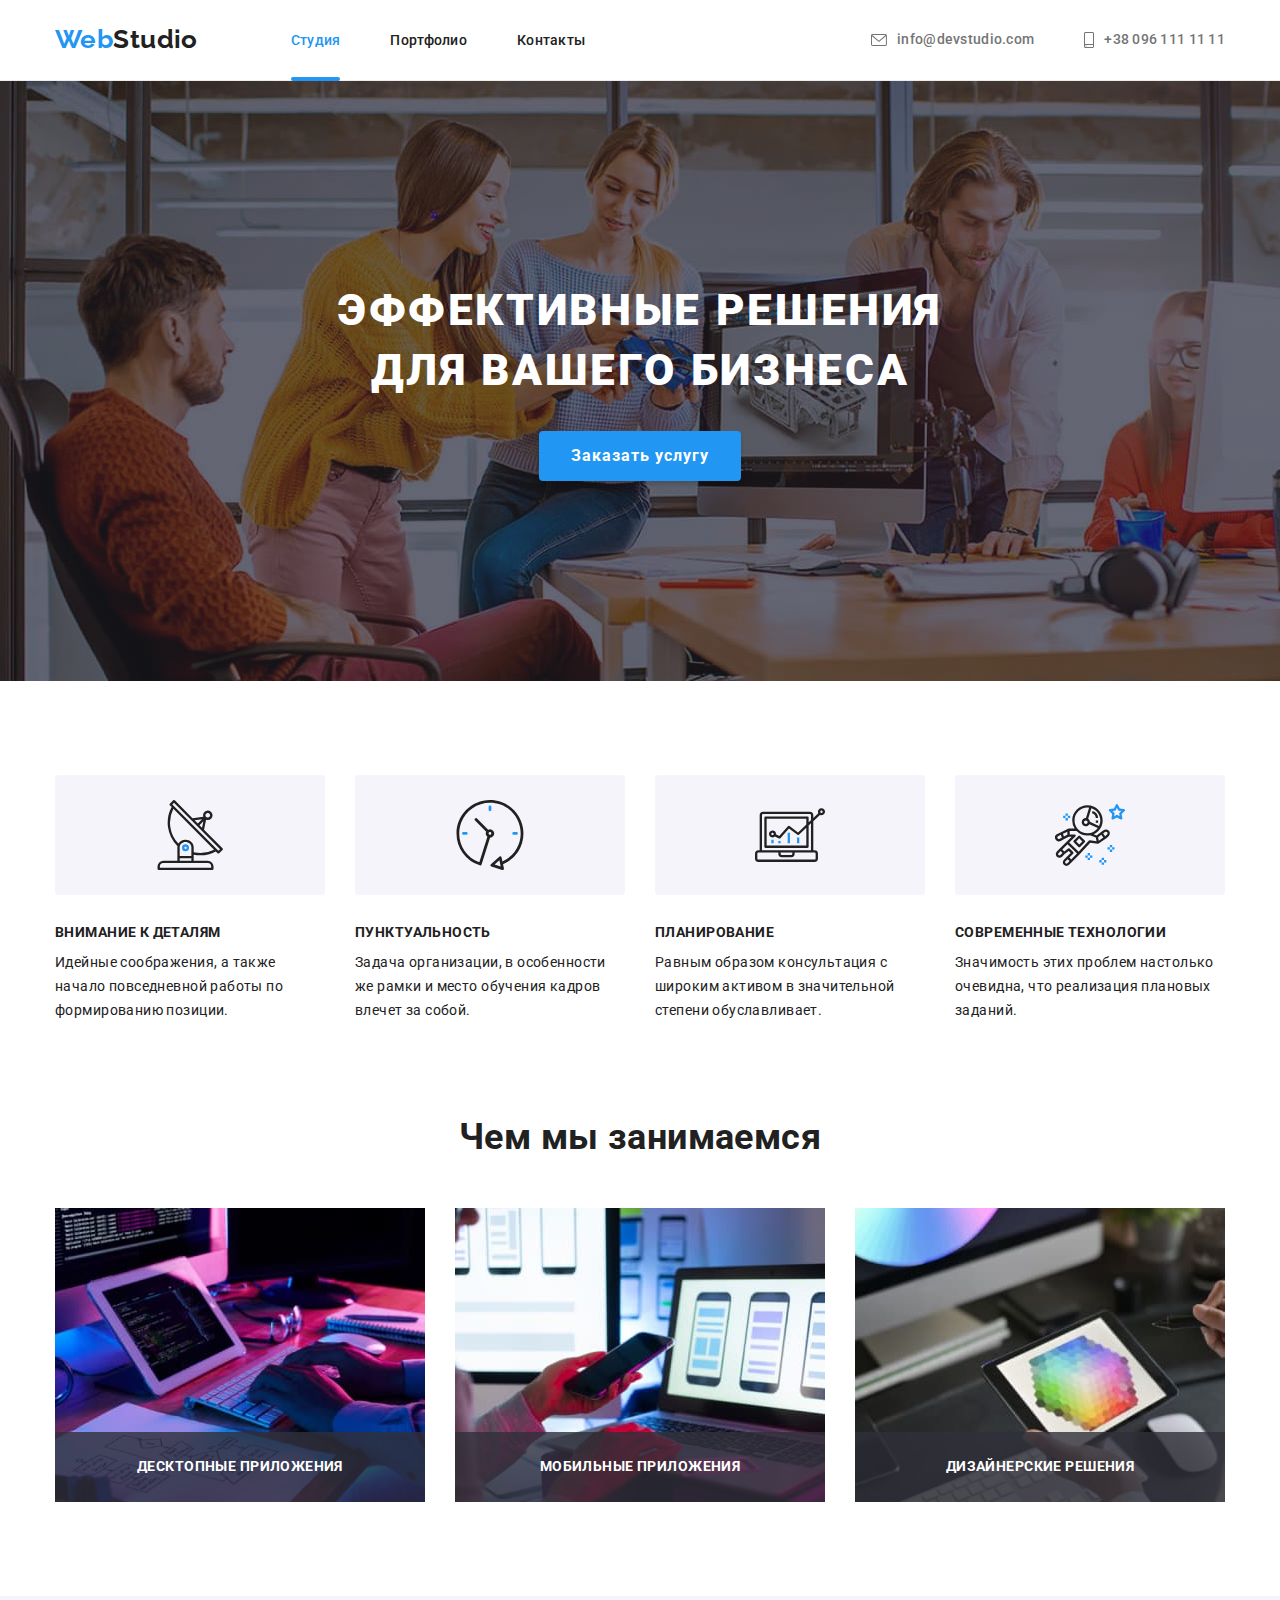
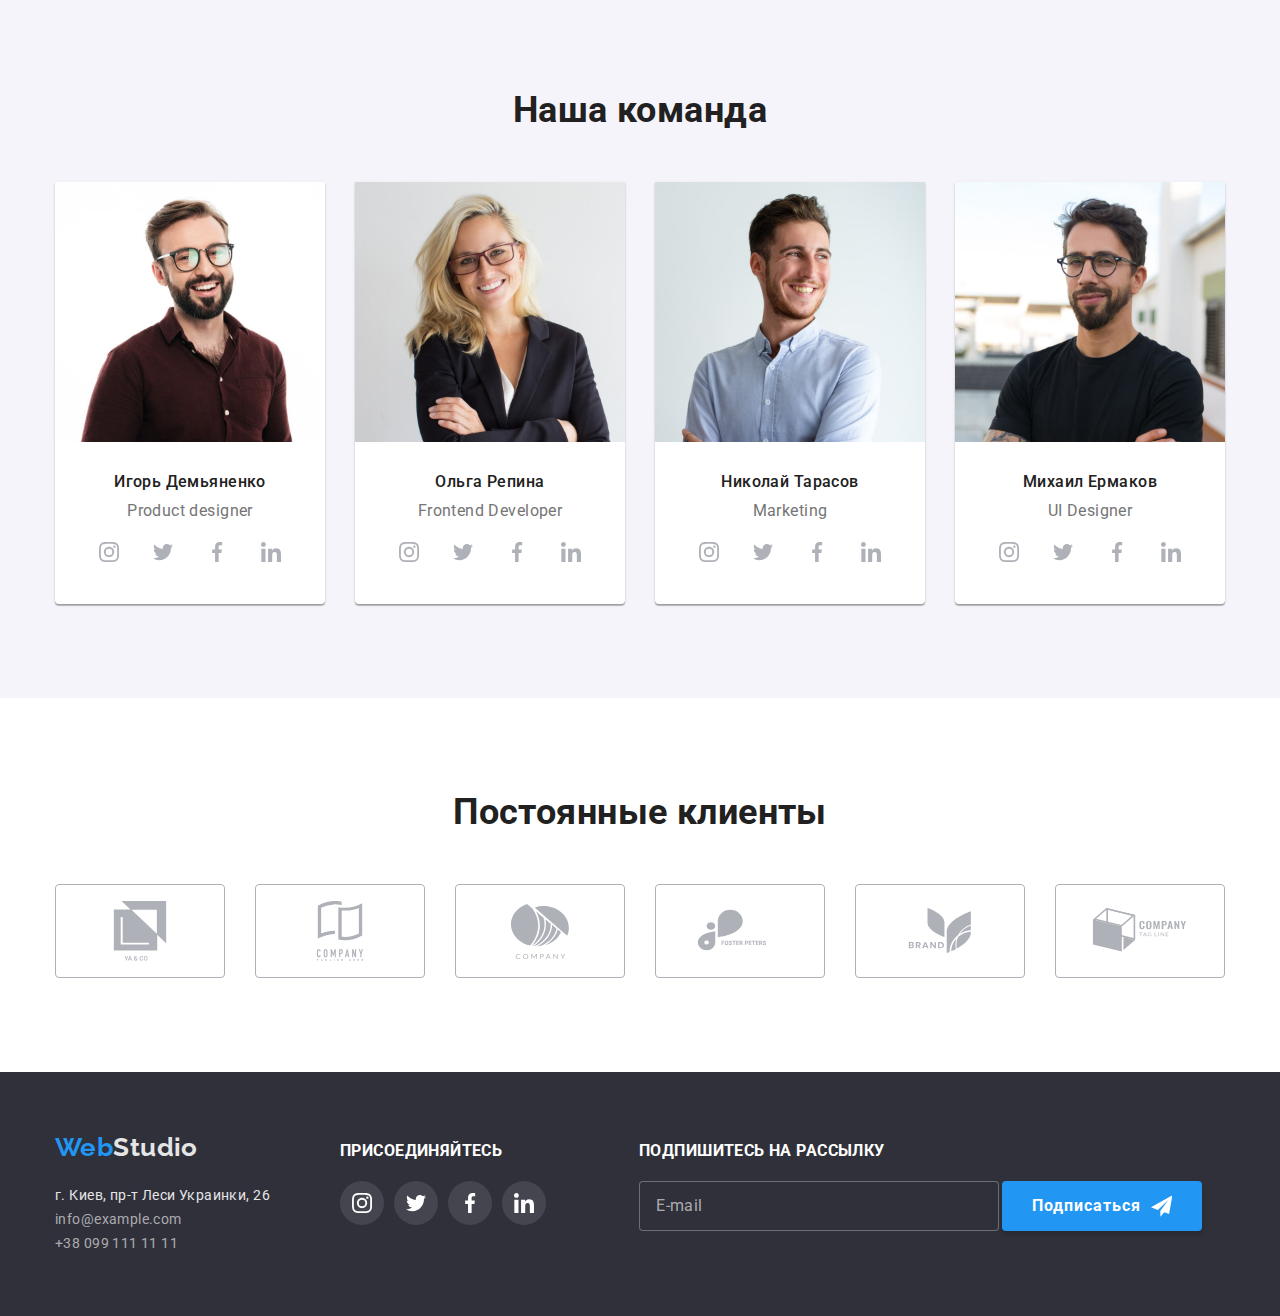
==== index.html @ e0c70cd6 "clone last repo" ====
<!DOCTYPE html>
<html lang="ru">
  <head>
    <meta charset="UTF-8" />
    <meta http-equiv="X-UA-Compatible" content="IE=edge" />
    <meta name="viewport" content="width=device-width, initial-scale=1.0" />
    <link rel="preconnect" href="https://fonts.googleapis.com" />
    <link rel="preconnect" href="https://fonts.gstatic.com" crossorigin />
    <link
      href="https://fonts.googleapis.com/css2?family=Raleway:wght@700&family=Roboto:wght@400;500;700;900&display=swap"
      rel="stylesheet"
    />
    <link
      rel="stylesheet"
      href="https://cdnjs.cloudflare.com/ajax/libs/modern-normalize/1.1.0/modern-normalize.min.css"
    />
    <link href="./css/styles.css" rel="stylesheet" />
    <title>WebStudio</title>
    <script src="./js/modal.js" defer></script>
  </head>
  <body>
    <!-- Header -->

    <header class="pages-header">
      <div class="container top-nav">
        <a href="./index.html" class="company-logo"
          ><span class="blue-logo">Web</span>Studio</a
        >
        <nav class="top-nav">
          <ul class="nav-site">
            <li class="item">
              <a class="current" href="./index.html">Студия</a>
            </li>
            <li class="item"><a href="./portfolio.html">Портфолио</a></li>
            <li class="item"><a href="">Контакты</a></li>
          </ul>
        </nav>
        <ul class="nav-contacts">
          <li>
            <a class="nav-contact" href="mailto:info@devstudio.com">
              <svg class="nav-icon" width="16" height="12">
                <use href="./images/symbol-defs.svg#icon-envelope"></use>
              </svg>
              info@devstudio.com</a
            >
          </li>
          <li>
            <a class="nav-contact" href="tel:+380961111111"
              ><svg class="nav-icon" width="10" height="16">
                <use href="./images/symbol-defs.svg#icon-smartphone"></use>
              </svg>
              +38 096 111 11 11</a
            >
          </li>
        </ul>
      </div>
    </header>

    <!-- Main -->

    <main>
      <!-- Main-header -->

      <section class="main-header">
        <div class="container">
          <h1>
            Эффективные решения <br />
            для вашего бизнеса
          </h1>
          <button data-modal-open type="button">Заказать услугу</button>
        </div>
      </section>

      <!-- Why us -->

      <section class="section">
        <div class="container">
          <ul class="features-list">
            <li>
              <div class="feature-picture">
                <svg class="picture-icon" width="70" height="70">
                  <use href="./images/symbol-defs.svg#icon-antenna"></use>
                </svg>
              </div>
              <h3>Внимание к деталям</h3>
              <p>
                Идейные соображения, а также начало повседневной работы по
                формированию позиции.
              </p>
            </li>
            <li>
              <div class="feature-picture">
                <svg class="picture-icon" width="70" height="70">
                  <use href="./images/symbol-defs.svg#icon-clock"></use>
                </svg>
              </div>
              <h3>Пунктуальность</h3>
              <p>
                Задача организации, в особенности же рамки и место обучения
                кадров влечет за собой.
              </p>
            </li>
            <li>
              <div class="feature-picture">
                <svg class="picture-icon" width="70" height="70">
                  <use href="./images/symbol-defs.svg#icon-diagram"></use>
                </svg>
              </div>
              <h3>Планирование</h3>
              <p>
                Равным образом консультация с широким активом в значительной
                степени обуславливает.
              </p>
            </li>
            <li>
              <div class="feature-picture">
                <svg class="picture-icon" width="70" height="70">
                  <use href="./images/symbol-defs.svg#icon-astronaut"></use>
                </svg>
              </div>
              <h3>Современные технологии</h3>
              <p>
                Значимость этих проблем настолько очевидна, что реализация
                плановых заданий.
              </p>
            </li>
          </ul>
        </div>
      </section>

      <!--What work we do-->

      <section class="activities">
        <div class="container">
          <h2>Чем мы занимаемся</h2>
          <ul class="activities-photos">
            <li>
              <img src="./images/laptop.jpg" alt="desktop" width="370" />
              <h3 class="activities-header">Десктопные приложения</h3>
            </li>
            <li>
              <img src="./images/phone.jpg" alt="mobile" width="370" />
              <h3 class="activities-header">Мобильные приложения</h3>
            </li>
            <li>
              <img src="./images/tablet.jpg" alt="tablet" width="370" />
              <h3 class="activities-header">Дизайнерские решения</h3>
            </li>
          </ul>
        </div>
      </section>

      <!--Our Team-->

      <section class="section team">
        <div class="container">
          <h2>Наша команда</h2>
          <div class="team-cards">
            <figure>
              <img src="./images/ihor.jpg" alt="Ihor" width="270" />
              <figcaption>
                <h3>Игорь Демьяненко</h3>
                <p>Product designer</p>
                <ul class="social-links">
                  <li class="social-link">
                    <a class="link-icon" href="">
                      <svg class="social-icons" width="20" height="20">
                        <use
                          href="./images/symbol-defs.svg#icon-instagram"
                        ></use>
                      </svg>
                    </a>
                  </li>
                  <li class="social-link">
                    <a class="link-icon" href="">
                      <svg class="social-icons" width="20" height="20">
                        <use href="./images/symbol-defs.svg#icon-twitter"></use>
                      </svg>
                    </a>
                  </li>
                  <li class="social-link">
                    <a class="link-icon" href="">
                      <svg class="social-icons" width="20" height="20">
                        <use
                          href="./images/symbol-defs.svg#icon-facebook"
                        ></use>
                      </svg>
                    </a>
                  </li>
                  <li class="social-link">
                    <a class="link-icon" href="">
                      <svg class="social-icons" width="20" height="20">
                        <use
                          href="./images/symbol-defs.svg#icon-linkedin"
                        ></use>
                      </svg>
                    </a>
                  </li>
                </ul>
              </figcaption>
            </figure>
            <figure>
              <img src="./images/olga.jpg" alt="Olga" width="270" />
              <figcaption>
                <h3>Ольга Репина</h3>
                <p>Frontend Developer</p>
                <ul class="social-links">
                  <li class="social-link">
                    <a class="link-icon" href="">
                      <svg class="social-icons" width="20" height="20">
                        <use
                          href="./images/symbol-defs.svg#icon-instagram"
                        ></use>
                      </svg>
                    </a>
                  </li>
                  <li class="social-link">
                    <a class="link-icon" href="">
                      <svg class="social-icons" width="20" height="20">
                        <use href="./images/symbol-defs.svg#icon-twitter"></use>
                      </svg>
                    </a>
                  </li>
                  <li class="social-link">
                    <a class="link-icon" href="">
                      <svg class="social-icons" width="20" height="20">
                        <use
                          href="./images/symbol-defs.svg#icon-facebook"
                        ></use>
                      </svg>
                    </a>
                  </li>
                  <li class="social-link">
                    <a class="link-icon" href="">
                      <svg class="social-icons" width="20" height="20">
                        <use
                          href="./images/symbol-defs.svg#icon-linkedin"
                        ></use>
                      </svg>
                    </a>
                  </li>
                </ul>
              </figcaption>
            </figure>
            <figure>
              <img src="./images/niko.jpg" alt="Niko" width="270" />
              <figcaption>
                <h3>Николай Тарасов</h3>
                <p>Marketing</p>
                <ul class="social-links">
                  <li class="social-link">
                    <a class="link-icon" href="">
                      <svg class="social-icons" width="20" height="20">
                        <use
                          href="./images/symbol-defs.svg#icon-instagram"
                        ></use>
                      </svg>
                    </a>
                  </li>
                  <li class="social-link">
                    <a class="link-icon" href="">
                      <svg class="social-icons" width="20" height="20">
                        <use href="./images/symbol-defs.svg#icon-twitter"></use>
                      </svg>
                    </a>
                  </li>
                  <li class="social-link">
                    <a class="link-icon" href="">
                      <svg class="social-icons" width="20" height="20">
                        <use
                          href="./images/symbol-defs.svg#icon-facebook"
                        ></use>
                      </svg>
                    </a>
                  </li>
                  <li class="social-link">
                    <a class="link-icon" href="">
                      <svg class="social-icons" width="20" height="20">
                        <use
                          href="./images/symbol-defs.svg#icon-linkedin"
                        ></use>
                      </svg>
                    </a>
                  </li>
                </ul>
              </figcaption>
            </figure>
            <figure>
              <img src="./images/michael.jpg" alt="Michael" width="270" />
              <figcaption>
                <h3>Михаил Ермаков</h3>
                <p>UI Designer</p>
                <ul class="social-links">
                  <li class="social-link">
                    <a class="link-icon" href="">
                      <svg class="social-icons" width="20" height="20">
                        <use
                          href="./images/symbol-defs.svg#icon-instagram"
                        ></use>
                      </svg>
                    </a>
                  </li>
                  <li class="social-link">
                    <a class="link-icon" href="">
                      <svg class="social-icons" width="20" height="20">
                        <use href="./images/symbol-defs.svg#icon-twitter"></use>
                      </svg>
                    </a>
                  </li>
                  <li class="social-link">
                    <a class="link-icon" href="">
                      <svg class="social-icons" width="20" height="20">
                        <use
                          href="./images/symbol-defs.svg#icon-facebook"
                        ></use>
                      </svg>
                    </a>
                  </li>
                  <li class="social-link">
                    <a class="link-icon" href="">
                      <svg class="social-icons" width="20" height="20">
                        <use
                          href="./images/symbol-defs.svg#icon-linkedin"
                        ></use>
                      </svg>
                    </a>
                  </li>
                </ul>
              </figcaption>
            </figure>
          </div>
        </div>
      </section>

      <!-- clients -->

      <section class="section clients">
        <div class="container">
          <h2>Постоянные клиенты</h2>
          <ul class="clients-links">
            <li>
              <a href="#" class="client-link">
                <svg class="client-icon" width="106" height="60">
                  <use href="./images/symbol-defs.svg#icon-company1"></use>
                </svg>
              </a>
            </li>
            <li>
              <a href="#" class="client-link">
                <svg class="client-icon" width="106" height="60">
                  <use href="./images/symbol-defs.svg#icon-company2"></use>
                </svg>
              </a>
            </li>
            <li>
              <a href="#" class="client-link">
                <svg class="client-icon" width="106" height="60">
                  <use href="./images/symbol-defs.svg#icon-company3"></use>
                </svg>
              </a>
            </li>
            <li>
              <a href="#" class="client-link">
                <svg class="client-icon" width="106" height="60">
                  <use href="./images/symbol-defs.svg#icon-company4"></use>
                </svg>
              </a>
            </li>
            <li>
              <a href="#" class="client-link">
                <svg class="client-icon" width="106" height="60">
                  <use href="./images/symbol-defs.svg#icon-company5"></use>
                </svg>
              </a>
            </li>
            <li>
              <a href="#" class="client-link">
                <svg class="client-icon" width="106" height="60">
                  <use href="./images/symbol-defs.svg#icon-company6"></use>
                </svg>
              </a>
            </li>
          </ul>
        </div>
      </section>
    </main>

    <!-- Footer -->

    <footer class="pages-footer">
      <div class="container footer">
        <div class="footer-contacts">
          <a href="./index.html" class="footer-logo"
            ><span class="blue-logo">Web</span>Studio</a
          >
          <address class="company-address">
            <ul>
              <li class="location-address">
                <a
                  href="https://bit.ly/3pXMvUd"
                  target="_blank"
                  rel="noopener noreferrer"
                  >г. Киев, пр-т Леси Украинки, 26</a
                >
              </li>
              <li class="mail-address">
                <a class="link" href="mailto:info@devstudio.com"
                  >info@example.com</a
                >
              </li>
              <li class="tel-address">
                <a href="tel:+380961111111">+38 099 111 11 11</a>
              </li>
            </ul>
          </address>
        </div>
        <div class="footer-social">
          <h3 class="uppercase-header social-header">Присоединяйтесь</h3>
          <ul class="footer-links">
            <li class="social-link">
              <a class="link-footer link-icon" href="">
                <svg class="social-icons" width="20" height="20">
                  <use href="./images/symbol-defs.svg#icon-instagram"></use>
                </svg>
              </a>
            </li>

            <li class="social-link">
              <a class="link-footer link-icon" href="">
                <svg class="social-icons" width="20" height="20">
                  <use href="./images/symbol-defs.svg#icon-twitter"></use>
                </svg>
              </a>
            </li>

            <li class="social-link">
              <a class="link-footer link-icon" href="">
                <svg class="social-icons" width="20" height="20">
                  <use href="./images/symbol-defs.svg#icon-facebook"></use>
                </svg>
              </a>
            </li>

            <li class="social-link">
              <a class="link-footer link-icon" href="">
                <svg class="social-icons" width="20" height="20">
                  <use href="./images/symbol-defs.svg#icon-linkedin"></use>
                </svg>
              </a>
            </li>
          </ul>
        </div>
        <div class="subscribe">
          <h3>Подпишитесь на рассылку</h3>
          <form class="subscribe-form">
            <label>
              <input
                class="email-subscribe"
                type="email"
                name="email-subscribe"
                placeholder="E-mail"
              />
            </label>

            <button type="submit" class="subscribe-submit">
              Подписаться
              <svg width="24" height="24">
                <use href="./images/symbol-defs.svg#icon-send"></use>
              </svg>
            </button>
          </form>
        </div>
      </div>
    </footer>

    <!-- Modal window -->

    <div data-modal class="backdrop is-hidden">
      <div class="modal">
        <button data-modal-close class="icon-close" type="button">
          <svg width="11" height="11">
            <use href="./images/symbol-defs.svg#icon-close"></use>
          </svg>
        </button>

        <h4>Оставьте свои данные, мы вам перезвоним</h4>

        <form class="modal-form">
          <label class="label">
            Имя
            <input type="text" name="name" />
            <svg class="form-icon" width="18" height="18">
              <use href="./images/symbol-defs.svg#icon-person-black"></use>
            </svg>
          </label>

          <label class="label">
            Телефон
            <input type="tel" name="phone" />
            <svg class="form-icon" width="18" height="18">
              <use href="./images/symbol-defs.svg#icon-phone-black"></use>
            </svg>
          </label>

          <label class="label">
            Почта
            <input type="email" name="email" />
            <svg class="form-icon" width="18" height="18">
              <use href="./images/symbol-defs.svg#icon-email-black"></use>
            </svg>
          </label>

          <label class="label">
            Комментарий
            <textarea
              name="comments"
              id="comments"
              rows="10"
              placeholder="Введите текст"
            ></textarea>
          </label>

          <label class="checkbox">
            <input class="visually-hidden" type="checkbox" name="checkbox" />
            <span class="checkbox-icon"></span>

            Соглашаюсь с рассылкой и принимаю<a class="checkbox-link" href=""
              >Условия договора</a
            >
          </label>
          <button type="submit" class="modal-submit">Отправить</button>
        </form>
      </div>
    </div>
  </body>
</html>
---- css/styles.css ----
:root {
  --hover-color: #2196f3;
  --button-hover-color: #188ce8;
  --main-background: #e5e5e5;
  --main-color: #212121;
  --background-color-dark: #2f303a;
  --background-color-white: #f5f4fa;
  --grey-color: #757575;
  --white-color: #ffffff;
  --icon-color: #afb1b8;
  --secondary-color-trnsp: #ffffff99;
  --trans-duration: 250ms;
  --timing-func: cubic-bezier(0.4, 0, 0.2, 1);
}

body {
  font-family: Roboto, Raleway, sans-serif;
  background: var(--white-color);
  color: var(--main-color);
  font-size: 14px;
  line-height: 1.71;
  letter-spacing: 0.03em;
}

h1,
h2,
h3,
h4,
h5,
h6,
p {
  margin: 0;
}

ul {
  list-style: none;
  margin: 0;
  padding: 0;
}

img {
  display: block;
  max-width: 100%;
  height: auto;
}

textarea {
  margin-top: 4px;
  padding: 12px 16px;
  font-size: 16px;
  resize: none;
}

textarea::placeholder {
  font-weight: 400;
  font-size: 14px;
  line-height: 1.14;
  letter-spacing: 0.01em;
  color: rgba(117, 117, 117, 0.5);
}

input[type="text"]:focus-within ~ .form-icon,
input[type="tel"]:focus-within ~ .form-icon,
input[type="email"]:focus-within ~ .form-icon {
  fill: var(--hover-color);
}

input[type="checkbox"]:checked + .checkbox-icon {
  background-size: contain;
  background-repeat: no-repeat;
  background-position: center;
  background-image: url(../images/currect_icon.svg);
  background-color: var(--hover-color);
  border: 1px solid var(--hover-color);
}

.activities {
  padding-bottom: 94px;
}

.activities-photos {
  display: flex;
  justify-content: space-between;
  margin-top: 50px;
}

.activities-photos li {
  position: relative;
}

.activities-header {
  display: flex;
  position: absolute;
  bottom: 0;
  justify-content: center;
  align-items: center;
  width: 100%;
  height: 70px;
  background-color: rgba(47, 48, 58, 0.8);
  color: var(--white-color);
  font-weight: 700;
  font-size: 14px;
  line-height: 1.14;
  text-align: center;
  text-transform: uppercase;
}

.activities h2 {
  font-weight: 700;
  font-size: 36px;
  line-height: 1.16;
  text-align: center;
}

.backdrop {
  position: fixed;
  top: 0;
  left: 0;
  width: 100%;
  height: 100%;
  background-color: rgba(0, 0, 0, 0.2);
  transition: opacity var(--trans-duration) var(--timing-func);
}

.backdrop.is-hidden {
  opacity: 0;
  pointer-events: none;
}

.backdrop.is-hidden .modal {
  transform: translate(-50%, -50%) scale(0.5);
}

.blue-logo {
  color: var(--hover-color);
}

.cards {
  display: flex;
  flex-wrap: wrap;
  margin-left: -30px;
  margin-top: -30px;
  cursor: pointer;
}

.cards li {
  margin-left: 30px;
  margin-top: 30px;
}

.cards li:hover,
.cards li:focus {
  box-shadow: 0px 1px 1px rgba(0, 0, 0, 0.12), 0px 4px 4px rgba(0, 0, 0, 0.06),
    1px 4px 6px rgba(0, 0, 0, 0.16);
}

.cards figure figcaption {
  padding: 20px 24px;
  border: 1px solid #eeeeee;
}

.cards figure {
  margin: 0;
  background: var(--white-color);
  text-decoration: none;
  display: block;
  transition: box-shadow var(--trans-duration) var(--timing-func);
}

.cards .portfolio:hover,
.cards .portfolio:focus {
  box-shadow: 0px 1px 1px rgba(0, 0, 0, 0.12), 0px 4px 4px rgba(0, 0, 0, 0.06),
    1px 4px 6px rgba(0, 0, 0, 0.16);
}
.cards .portfolio:hover .cards-photo::after,
.cards .portfolio:focus .cards-photo::after {
  transform: translateY(0);
}

.cards .portfolio:hover p,
.cards .portfolio:focus p {
  opacity: 1;
}

.cards h3 {
  color: var(--main-color);
  font-size: 18px;
  font-weight: 700;
  line-height: 2;
}

.cards p {
  margin: 0px;
  color: var(--grey-color);
  font-size: 16px;
  font-weight: 400;
  line-height: 1.8;
}

.cards-photo {
  position: relative;
  display: flex;
  justify-content: center;
  align-items: center;
  overflow: hidden;
}

.cards-photo::after {
  content: "";
  position: absolute;
  top: 0;
  left: 0;
  width: 100%;
  height: 100%;
  background-color: var(--hover-color);
  opacity: 90%;
  transform: translateY(100%);
  transition: transform var(--trans-duration) var(--timing-func);
}

.cards-photo p {
  display: flex;
  position: absolute;
  font-size: 18px;
  line-height: 1.56;
  color: var(--white-color);
  z-index: 1;
  margin-right: 24px;
  margin-left: 24px;
  opacity: 0;
  transition: opacity var(--trans-duration) var(--timing-func);
}

.checkbox {
  display: flex;
  justify-content: center;
  margin-top: 10px;
  margin-bottom: 30px;
  font-weight: 400;
  font-size: 14px;
}

.checkbox .checkbox-link {
  margin-left: 4px;
  text-decoration: underline;
  color: var(--hover-color);
}

.checkbox-icon {
  display: inline-block;
  width: 16px;
  height: 15px;
  margin-right: 7px;
  margin-bottom: 0;
  margin-top: -1px;
  border: 2px solid var(--main-color);
  border-radius: 2px;

}

.company-address {
  font-style: normal;
  margin-top: 20px;
}

.company-address li a {
  color: var(--main-background);
  line-height: 1.4;
}

.company-logo {
  margin-right: 93px;
  color: var(--main-color);
  text-decoration: none;
  font-family: Raleway, sans-serif;
  font-weight: 700;
  font-size: 26px;
  line-height: 1.2;
}

.company-address .mail-address a,
.company-address .tel-address a {
  text-decoration: none;
  margin-top: 9px;
  color: var(--secondary-color-trnsp);
}

.company-address .mail-address a:hover,
.company-address .mail-address a:focus,
.company-address .tel-address a:hover,
.company-address .tel-address a:focus {
  color: var(--hover-color);
}

.container {
  margin-left: auto;
  margin-right: auto;
  width: 1200px;
  padding-left: 15px;
  padding-right: 15px;
}

.client-link {
  display: inline-flex;
  justify-content: center;
  align-items: center;
  width: 170px;
  padding-top: 16px;
  padding-bottom: 16px;
  border: 1px solid var(--icon-color);
  border-radius: 4px;
  fill: var(--icon-color);
}

.client-link:hover,
.client-link:focus {
  fill: var(--hover-color);
  border: 1px solid var(--hover-color);
}

.clients h2 {
  color: var(--main-color);
  font-weight: 700;
  font-size: 36px;
  line-height: 1.16;
  text-align: center;
}

.clients-links {
  margin-top: 50px;
  display: flex;
  justify-content: space-between;
}

.email-subscribe {
  width: 360px;
  height: 50px;
  padding-left: 16px;
  border: 1px solid rgba(255, 255, 255, 0.3);
  background-color: var(--background-color-dark);
  border-radius: 4px;
  color: rgba(255, 255, 255, 0.6);
}

.email-subscribe::placeholder {
  color: rgba(255, 255, 255, 0.6);
  font-family: Roboto;
  font-style: normal;
  font-weight: 400;
  font-size: 16px;
  line-height: 1.25;
  letter-spacing: 0.03em;
}

.features-list {
  display: flex;
}

.features-list li {
  width: 270px;
  align-items: baseline;
}

.features-list li:not(:last-child) {
  margin-right: 30px;
}

.features-list h3 {
  margin-bottom: 10px;
  color: var(--main-color);
  font-weight: 700;
  font-size: 14px;
  line-height: 1.14;
  text-transform: uppercase;
}

.feature-picture {
  margin-bottom: 30px;
  padding: 25px 0;
  background-color: var(--background-color-white);
  display: flex;
  justify-content: center;
  align-items: center;
  border-radius: 4px;
}

.filter {
  display: flex;
  justify-content: center;
  margin-bottom: 50px;
}

.filter li + li {
  margin-left: 8px;
}

.filter button {
  padding: 6px 22px;
  color: var(--main-color);
  background-color: var(--background-color-white);
  cursor: pointer;
  border: 0px;
  border-radius: 4px;
  font-family: inherit;
  font-weight: 500;
  font-size: 16px;
  line-height: 1.62;
  text-align: center;
}

.filter button:active,
.filter button:hover,
.filter button:focus {
  color: var(--white-color);
  background-color: var(--hover-color);
  box-shadow: 0px 3px 1px rgba(0, 0, 0, 0.1), 0px 1px 2px rgba(0, 0, 0, 0.08),
    0px 2px 2px rgba(0, 0, 0, 0.12);
}

.form-icon {
  position: absolute;
  top: 28px;
  left: 15px;
  display: inline-block;
  transition: fill var(--trans-duration) var(--timing-func);
}

.footer {
  display: flex;
  align-items: baseline;
}

.footer-social {
  margin-left: 70px;
}

.footer-logo {
  color: var(--main-background);
  text-decoration: none;
  font-family: Raleway, sans-serif;
  font-weight: 700;
  font-size: 26px;
  line-height: 1.2;
}

.footer-links {
  display: flex;
  justify-content: center;
  margin-top: 20px;
  margin-left: 0;
  margin-right: 0;
}

.label {
  position: relative;
  display: flex;
  flex-direction: column;
  color: var(--grey-color);
  font-family: Roboto;
  font-size: 12px;
  font-weight: 400;
  line-height: 14px;
  letter-spacing: 0.01em;
  text-align: left;
}

.label input {
  position: relative;
  min-height: 40px;
  margin-top: 4px;

  padding-left: 42px;
  font-size: 16px;
}

.icon-close {
  position: absolute;
  top: 8px;
  right: 8px;
  width: 30px;
  height: 30px;
  border-radius: 50%;
  border: 1px solid rgba(0, 0, 0, 0.1);
  background-color: var(--white-color);
  background-position: center;
  transition: fill var(--trans-duration) var(--timing-func);
}

.icon-close:hover,
.icon-close:focus {
  fill: var(--hover-color);
}

.nav-contact {
  display: flex;
  align-items: center;
  color: var(--grey-color);
  font-weight: 500;
  line-height: 1.14;
  letter-spacing: 0.02em;
}

.nav-icon {
  margin-right: 10px;
  fill: var(--grey-color);
}

.nav-contact:hover .nav-icon,
.nav-contact:focus .nav-icon {
  fill: var(--hover-color);
}

.nav-contacts {
  margin-left: auto;
}

.nav-contacts a {
  font-size: 14px;
  font-weight: 500;
  color: var(--grey-color);
  margin-left: 50px;
  text-decoration: none;
}

.nav-contacts a:hover,
a:focus {
  color: var(--hover-color);
}

.nav-site,
.nav-contacts {
  display: flex;
}

.nav-contacts li a {
  font-weight: 500;
  line-height: 1.14;
  letter-spacing: 0.02em;
}

.nav-site > .item:not(:last-child) {
  margin-right: 50px;
}

.nav-site .item a {
  display: block;
  position: relative;
  padding-top: 32px;
  padding-bottom: 32px;
  bottom: -1px;
  color: var(--main-color);
  text-decoration: none;
  font-weight: 500;
  line-height: 1.14;
  letter-spacing: 0.02em;
  transition: color var(--trans-duration) var(--timing-func);
}

.nav-site .item .current {
  color: var(--hover-color);
}

.nav-site .item a:hover,
.nav-site .item a:focus {
  color: var(--hover-color);
}

.nav-site .item .current::after {
  color: var(--hover-color);
  content: "";
  display: block;
  position: absolute;
  bottom: 0;
  left: 0;
  background-color: var(--hover-color);
  width: 100%;
  height: 4px;
  border-radius: 2px;
}

.main-header {
  max-width: 1600px;
  height: 600px;
  margin-left: auto;
  margin-right: auto;
  padding-top: 200px;
  padding-bottom: 200px;
  background-color: var(--background-color-dark);
  text-align: center;
  background-image: linear-gradient(
      rgba(47, 48, 58, 0.4),
      rgba(47, 48, 58, 0.4)
    ),
    url("../images/hero_background.jpg");
  background-size: cover;
  background-repeat: no-repeat;
}

.main-header h1 {
  color: var(--white-color);
  font-weight: 900;
  font-size: 44px;
  line-height: 1.36;
  letter-spacing: 0.06em;
  text-transform: uppercase;
}

.main-header button {
  margin-top: 30px;
  padding: 10px 32px;
  border: 0px;
  border-radius: 4px;
  min-width: 200px;
  text-align: center;
  background-color: var(--hover-color);
  color: var(--white-color);
  cursor: pointer;
  font-weight: 700;
  font-size: 16px;
  line-height: 1.87;
  letter-spacing: 0.06em;
  box-shadow: 0px 4px 4px rgba(0, 0, 0, 0.15);
  transition: background-color var(--trans-duration) var(--timing-func);
}

.modal {
  position: absolute;
  top: 50%;
  left: 50%;
  transform: translate(-50%, -50%) scale(1);
  width: 528px;
  padding: 40px;
  background-color: var(--white-color);
  box-shadow: 0px 1px 3px rgba(0, 0, 0, 0.12), 0px 1px 1px rgba(0, 0, 0, 0.14),
    0px 2px 1px rgba(0, 0, 0, 0.2);
  border-radius: 4px;
  transition: transform var(--trans-duration) var(--timing-func);
}

.modal h4 {
  text-align: center;
  font-weight: 700;
  font-size: 20px;
  margin-bottom: 10px;
  line-height: 1.15;
  color: var(--main-color);
}

.modal-submit {
  display: flex;
  align-items: center;
  justify-content: center;
  margin-left: auto;
  margin-right: auto;
  width: 200px;
  height: 50px;
  font-weight: 700;
  font-size: 16px;
  line-height: 1.87;
  letter-spacing: 0.06em;
  color: var(--white-color);
  background: var(--hover-color);
  border-color: transparent;
  box-shadow: 0px 4px 4px rgba(0, 0, 0, 0.15);
  border-radius: 4px;
  cursor: pointer;
  transition: background-color var(--trans-duration) var(--timing-func);
}

.modal-submit:hover,
.modal-submit:focus {
  background-color: var(--button-hover-color);
}

.modal-form {
  display: flex;
  flex-direction: column;
  line-height: 1.17;
  letter-spacing: 0.01em;
}

.modal-form input,
.modal-form textarea {
  border: 1px solid rgba(33, 33, 33, 0.2);
  border-radius: 4px;
  transition: border var(--trans-duration) var(--timing-func);
}

.modal-form input:focus-within,
.modal-form textarea:focus-within {
  border: 1px solid var(--hover-color);
  outline: none;
}

.modal-form .label:not(:last-child) {
  margin-bottom: 10px;
}

.section {
  padding-top: 94px;
  padding-bottom: 94px;
}

.social-links {
  display: flex;
  justify-content: center;
  margin-top: 10px;
}

.social-link:not(:last-child) {
  margin-right: 10px;
}

.subscribe h3 {
  margin-bottom: 0;
  color: var(--white-color);
  margin-bottom: 10px;
  font-weight: 700;
  line-height: 1.14;
  text-transform: uppercase;
}

.subscribe {
  margin-left: 93px;
}

.subscribe > h3 {
  margin-bottom: 20px;
}

.subscribe-submit {
  width: 200px;
  height: 50px;
  padding: 0;
  padding-left: 28px;
  padding-right: 28px;
  display: inline-flex;
  align-items: center;
  font-weight: 700;
  font-size: 16px;
  line-height: 1.87;
  letter-spacing: 0.06em;
  color: var(--white-color);
  background: var(--hover-color);
  border-color: transparent;
  box-shadow: 0px 4px 4px rgba(0, 0, 0, 0.15);
  border-radius: 4px;
  cursor: pointer;
  transition: background-color var(--trans-duration) var(--timing-func);
}

.subscribe-submit:hover,
.subscribe-submit:focus {
  background-color: var(--button-hover-color);
}

.subscribe-submit svg {
  margin-left: 10px;
}

.link-icon {
  width: 44px;
  height: 44px;
  border-radius: 50%;
  display: flex;
  justify-content: center;
  align-items: center;
  fill: var(--icon-color);
}

.link-icon:hover,
.link-icon:focus {
  fill: var(--white-color);
  background-color: var(--hover-color);
}

.link-footer {
  background-color: rgba(255, 255, 255, 0.1);
  fill: var(--white-color);
}

.location-address a {
  color: var(--main-background);
  text-decoration: none;
}

.main-header button:hover,
.main-header button:focus {
  background: #208ee7;
}

.pages-header {
  border-bottom: 1px solid #ececec;
  background: var(--white-color);
}

.pages-header .container {
  display: flex;
  align-items: center;
}

.pages-footer {
  background: var(--background-color-dark);
  padding-top: 60px;
  padding-bottom: 60px;
}

.pages-header li a {
  font-size: 14px;
  font-weight: 500;
}

.team {
  background-color: var(--background-color-white);
}

.team h2 {
  color: var(--main-color);
  font-weight: 700;
  font-size: 36px;
  line-height: 1.16;
  text-align: center;
}

.team-cards {
  display: flex;
  align-items: center;
  justify-content: space-between;
  margin-top: 50px;
}

.team-cards figure {
  background: var(--white-color);
  padding: 0;
  margin: 0;
  border-radius: 0px 0px 4px 4px;
  box-shadow: 0px 1px 3px rgba(0, 0, 0, 0.12), 0px 1px 1px rgba(0, 0, 0, 0.14),
    0px 2px 1px rgba(0, 0, 0, 0.2);
}

.team-cards figure figcaption {
  margin: 0;
  padding-top: 30px;
  padding-bottom: 30px;
}

.team-cards figure h3 {
  color: var(--main-color);
  font-weight: 500;
  font-size: 16px;
  line-height: 1.19;
  text-align: center;
  margin-bottom: 10px;
}

.team-cards figure p {
  color: var(--grey-color);
  font-size: 16px;
  line-height: 1.19;
  text-align: center;
}

.visually-hidden {
  display: none;
}

.uppercase-header {
  margin-bottom: 0;
  color: var(--white-color);

  font-weight: 700;
  line-height: 1.14;
  text-transform: uppercase;
}
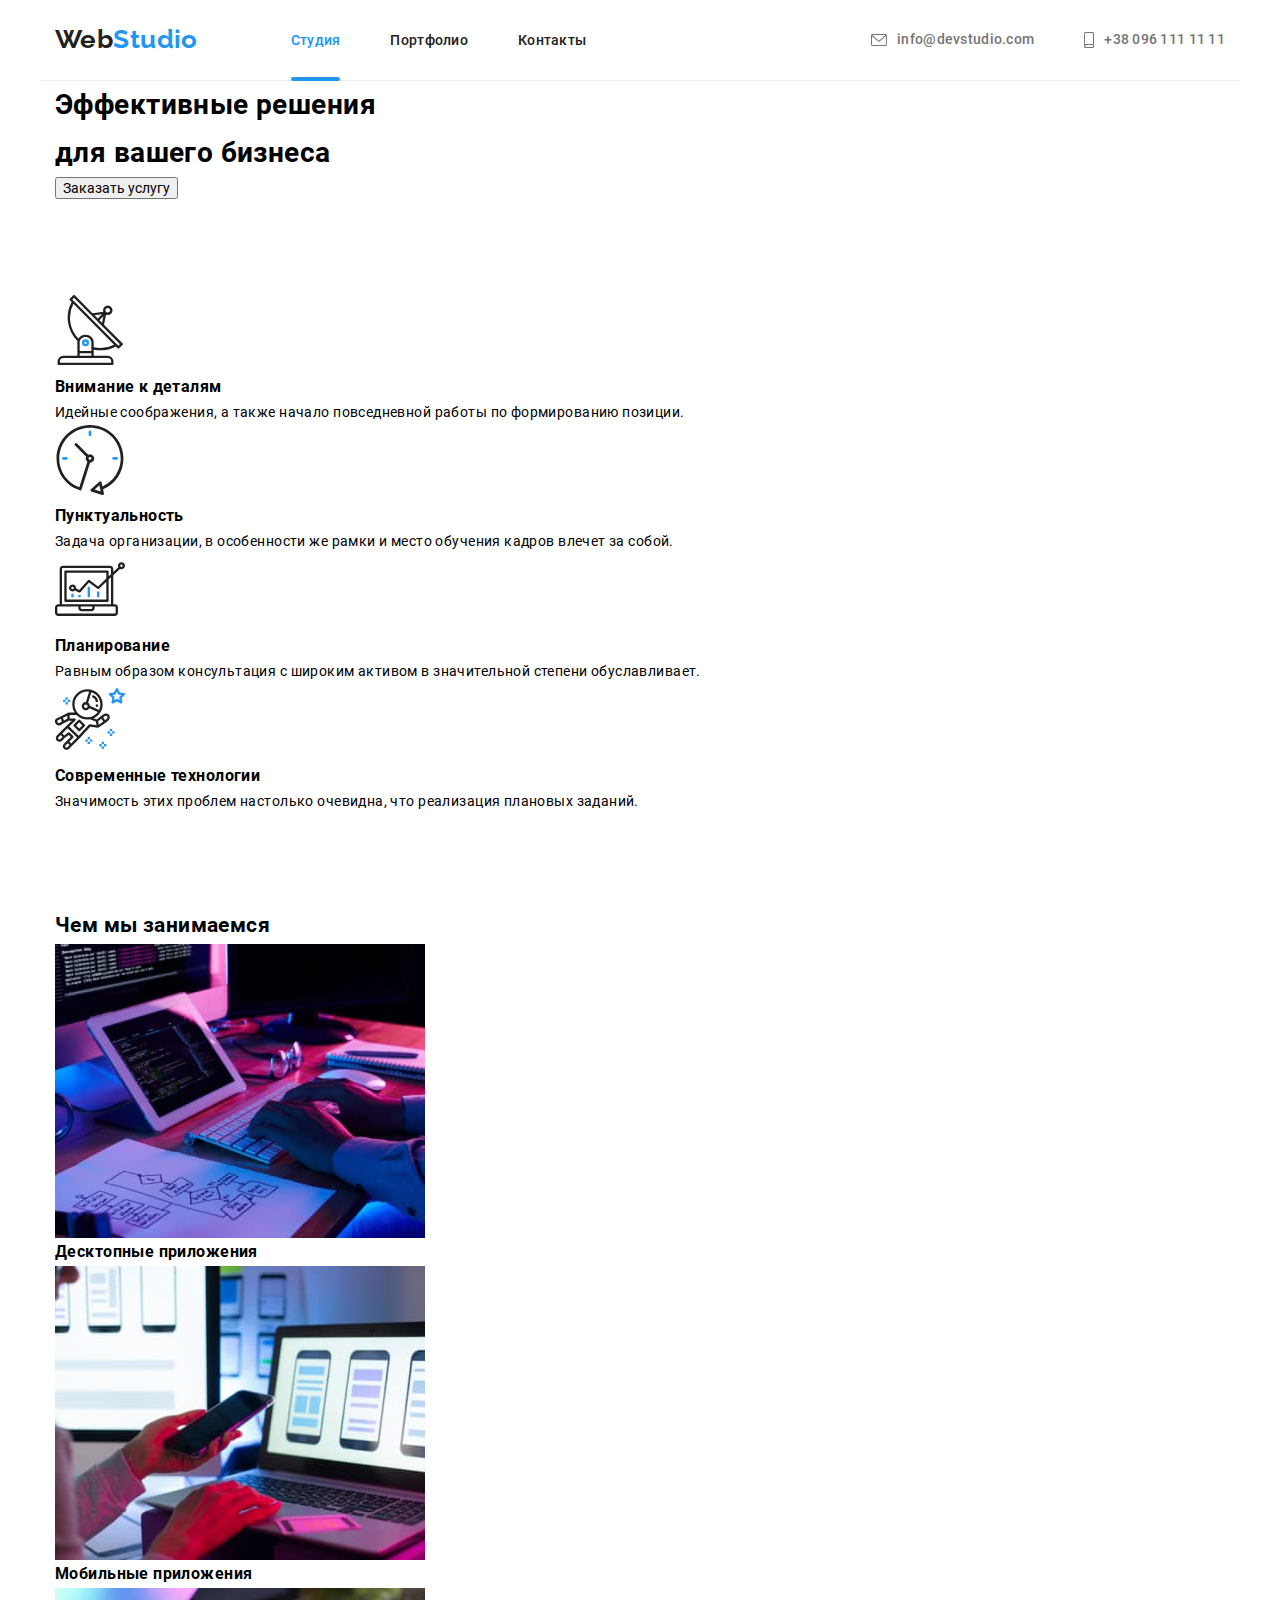
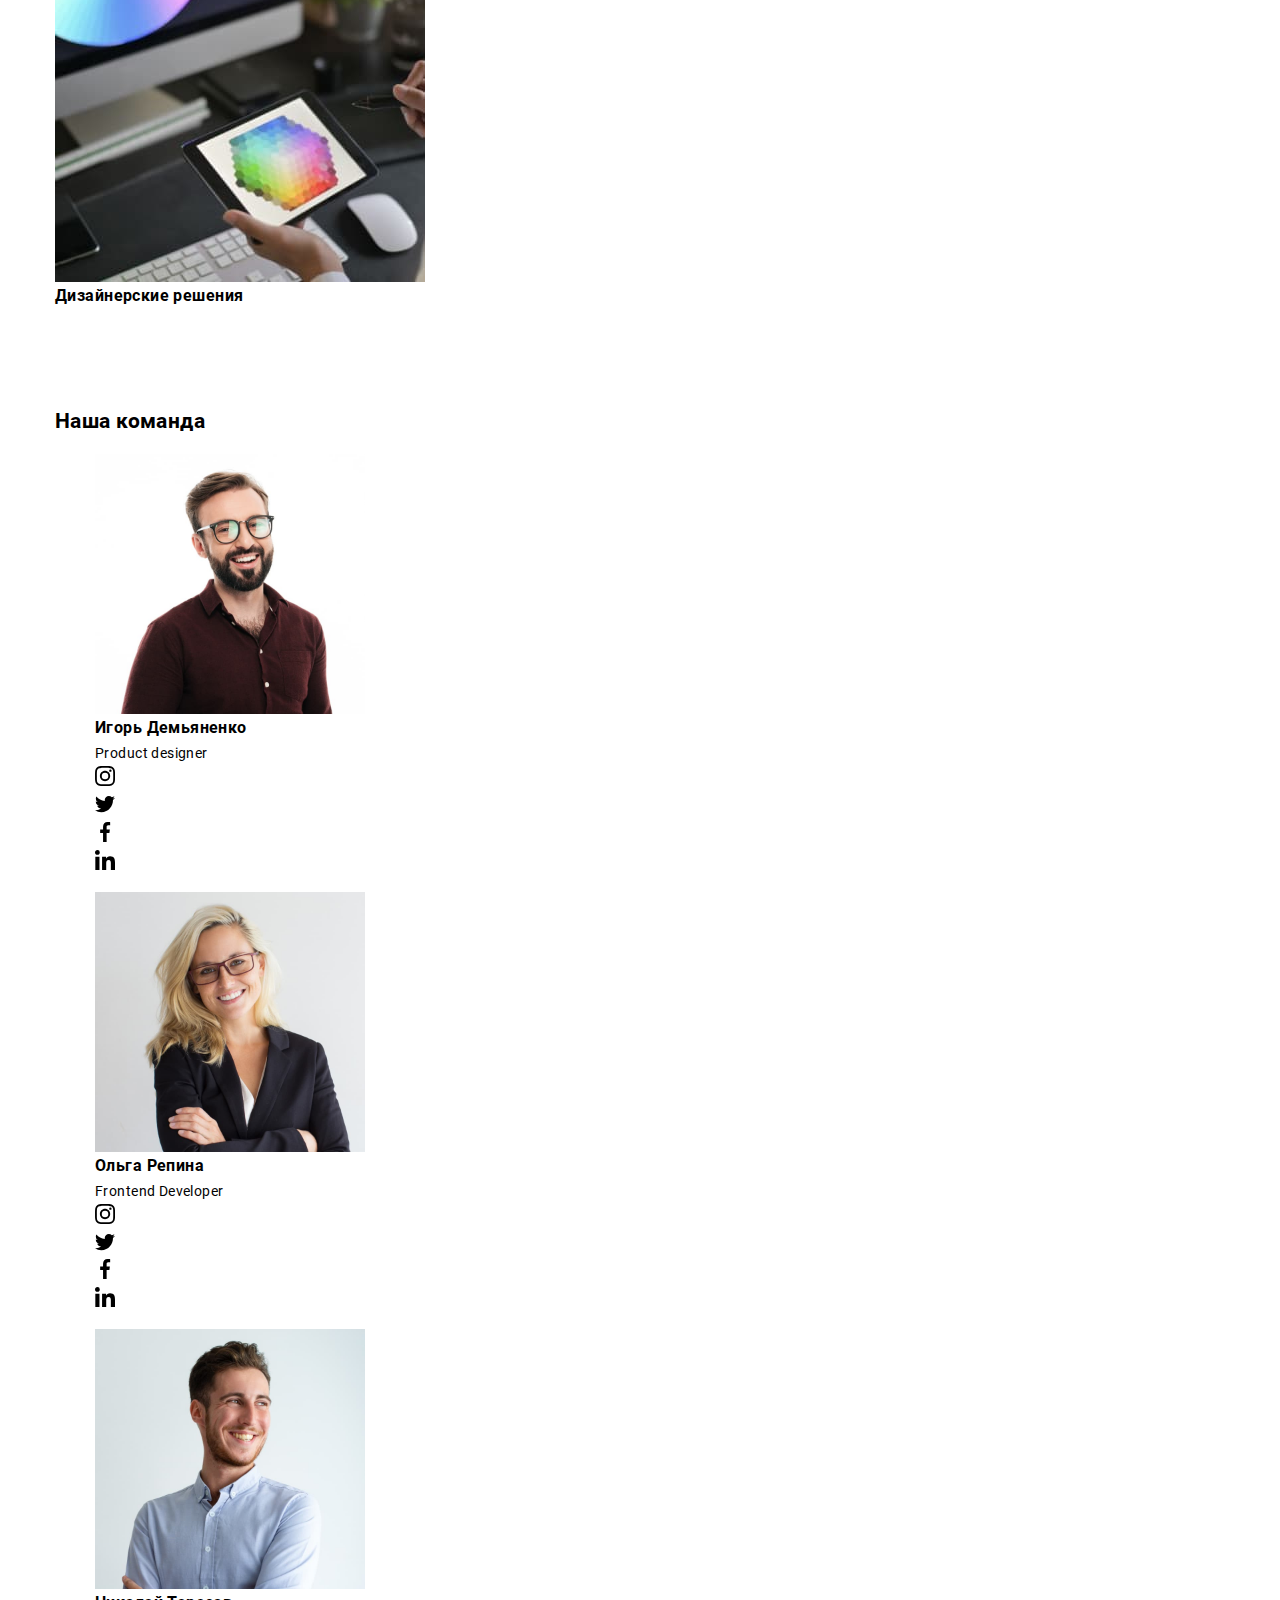
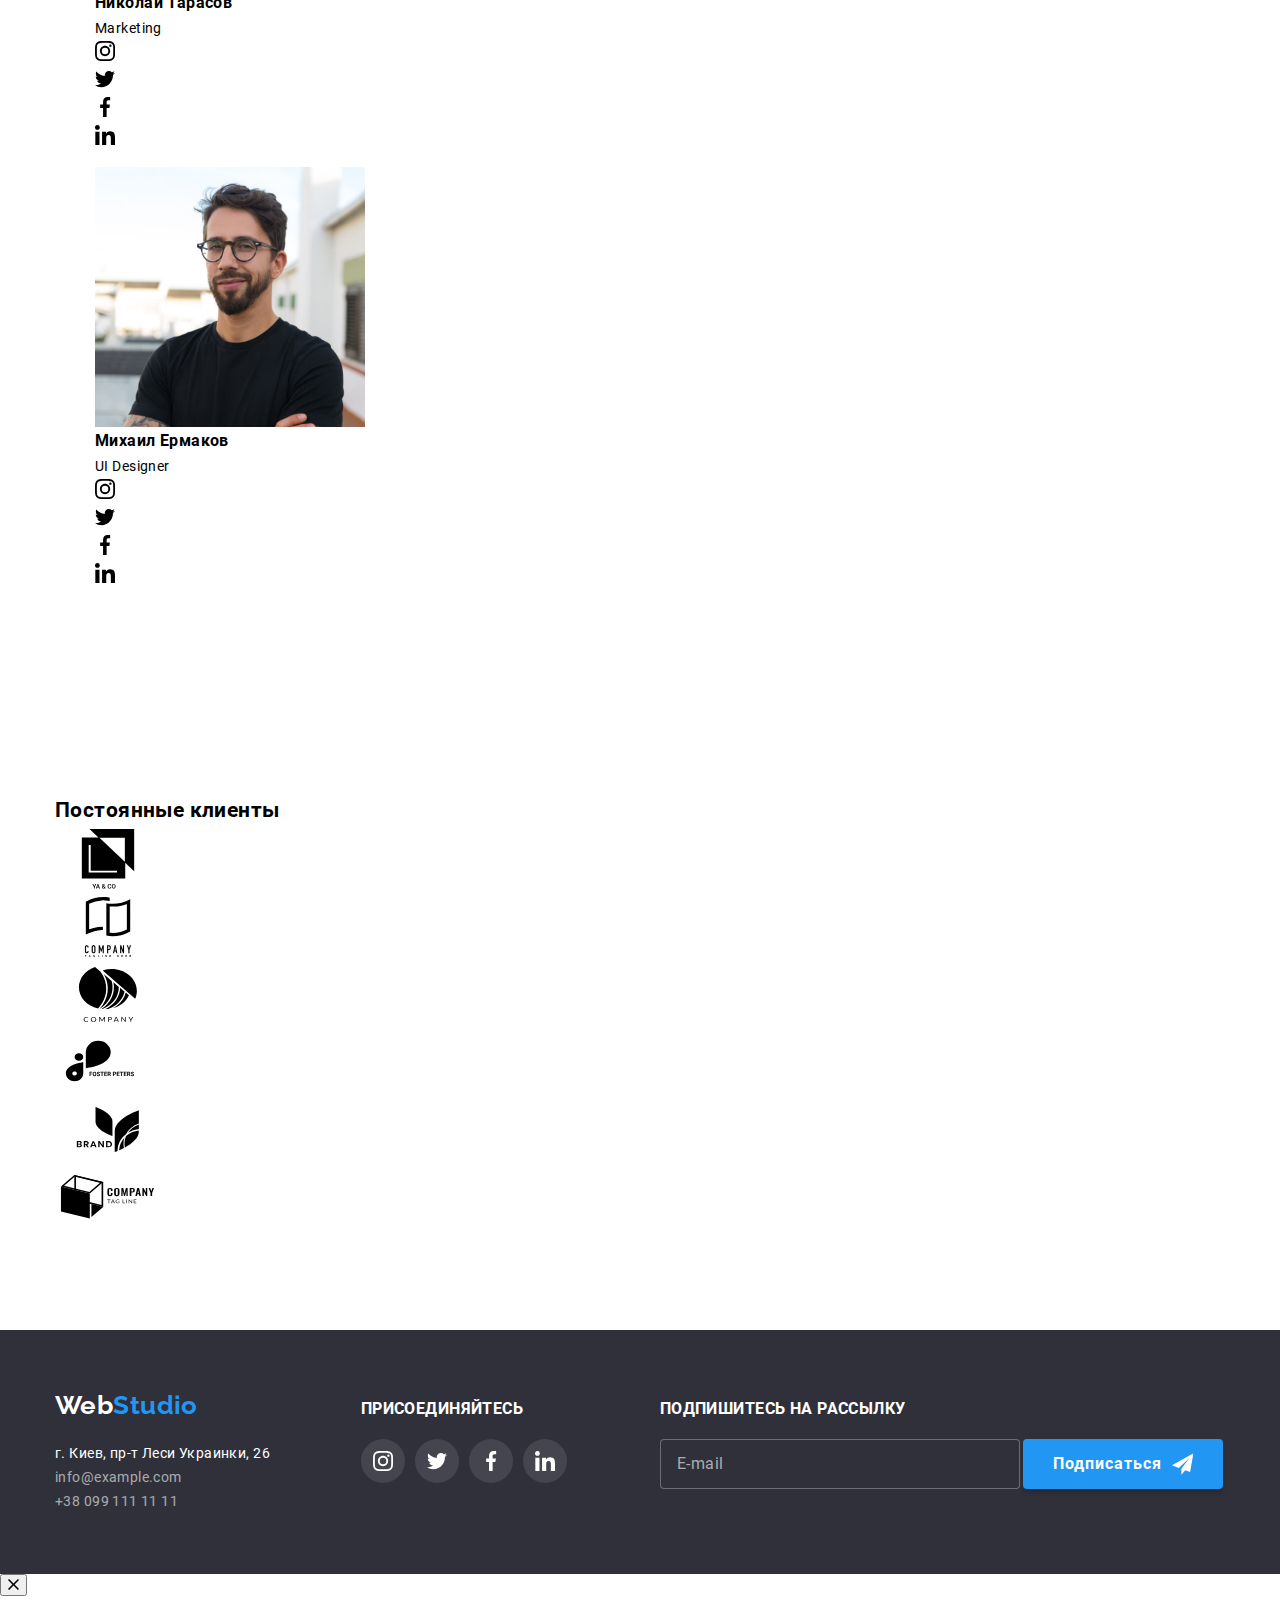
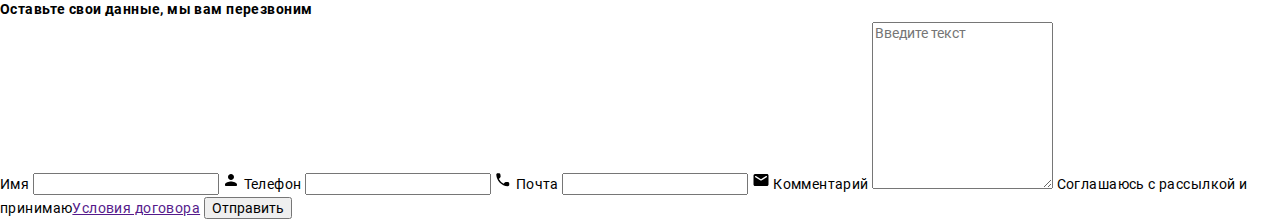
==== commit 81926b71: "rework header and footer at BEM" ====
--- a/index.html
+++ b/index.html
@@ -4,49 +4,46 @@
     <meta charset="UTF-8" />
     <meta http-equiv="X-UA-Compatible" content="IE=edge" />
     <meta name="viewport" content="width=device-width, initial-scale=1.0" />
-    <link rel="preconnect" href="https://fonts.googleapis.com" />
-    <link rel="preconnect" href="https://fonts.gstatic.com" crossorigin />
-    <link
-      href="https://fonts.googleapis.com/css2?family=Raleway:wght@700&family=Roboto:wght@400;500;700;900&display=swap"
-      rel="stylesheet"
-    />
-    <link
-      rel="stylesheet"
-      href="https://cdnjs.cloudflare.com/ajax/libs/modern-normalize/1.1.0/modern-normalize.min.css"
-    />
-    <link href="./css/styles.css" rel="stylesheet" />
+    <link href="./sass/main.css" rel="stylesheet" />
     <title>WebStudio</title>
     <script src="./js/modal.js" defer></script>
   </head>
   <body>
     <!-- Header -->
 
-    <header class="pages-header">
-      <div class="container top-nav">
-        <a href="./index.html" class="company-logo"
-          ><span class="blue-logo">Web</span>Studio</a
-        >
-        <nav class="top-nav">
-          <ul class="nav-site">
-            <li class="item">
-              <a class="current" href="./index.html">Студия</a>
-            </li>
-            <li class="item"><a href="./portfolio.html">Портфолио</a></li>
-            <li class="item"><a href="">Контакты</a></li>
+    <header>
+      <div class="container container--bottomline">
+        <a href="./index.html" class="logo"><span>Web</span>Studio</a>
+        <nav class="top-line">
+          <ul class="navigation">
+            <li class="navigation__item">
+              <a
+                class="navigation__link navigation__link--current"
+                href="./index.html"
+                >Студия</a
+              >
+            </li>
+            <li class="navigation__item">
+              <a class="navigation__link" href="./portfolio.html">Портфолио</a>
+            </li>
+            <li class="navigation__item">
+              <a class="navigation__link" href="">Контакты</a>
+            </li>
           </ul>
         </nav>
-        <ul class="nav-contacts">
-          <li>
-            <a class="nav-contact" href="mailto:info@devstudio.com">
-              <svg class="nav-icon" width="16" height="12">
+
+        <ul class="header-contacts">
+          <li class="header-contacts__item">
+            <a class="header-contacts__link" href="mailto:info@devstudio.com">
+              <svg class="header-contacts__icon" width="16" height="12">
                 <use href="./images/symbol-defs.svg#icon-envelope"></use>
               </svg>
               info@devstudio.com</a
             >
           </li>
-          <li>
-            <a class="nav-contact" href="tel:+380961111111"
-              ><svg class="nav-icon" width="10" height="16">
+          <li class="header-contacts__item">
+            <a class="header-contacts__link" href="tel:+380961111111"
+              ><svg class="header-contacts__icon" width="10" height="16">
                 <use href="./images/symbol-defs.svg#icon-smartphone"></use>
               </svg>
               +38 096 111 11 11</a
@@ -164,7 +161,7 @@
                 <ul class="social-links">
                   <li class="social-link">
                     <a class="link-icon" href="">
-                      <svg class="social-icons" width="20" height="20">
+                      <svg width="20" height="20">
                         <use
                           href="./images/symbol-defs.svg#icon-instagram"
                         ></use>
@@ -173,14 +170,14 @@
                   </li>
                   <li class="social-link">
                     <a class="link-icon" href="">
-                      <svg class="social-icons" width="20" height="20">
+                      <svg width="20" height="20">
                         <use href="./images/symbol-defs.svg#icon-twitter"></use>
                       </svg>
                     </a>
                   </li>
                   <li class="social-link">
                     <a class="link-icon" href="">
-                      <svg class="social-icons" width="20" height="20">
+                      <svg width="20" height="20">
                         <use
                           href="./images/symbol-defs.svg#icon-facebook"
                         ></use>
@@ -189,7 +186,7 @@
                   </li>
                   <li class="social-link">
                     <a class="link-icon" href="">
-                      <svg class="social-icons" width="20" height="20">
+                      <svg width="20" height="20">
                         <use
                           href="./images/symbol-defs.svg#icon-linkedin"
                         ></use>
@@ -207,7 +204,7 @@
                 <ul class="social-links">
                   <li class="social-link">
                     <a class="link-icon" href="">
-                      <svg class="social-icons" width="20" height="20">
+                      <svg width="20" height="20">
                         <use
                           href="./images/symbol-defs.svg#icon-instagram"
                         ></use>
@@ -216,14 +213,14 @@
                   </li>
                   <li class="social-link">
                     <a class="link-icon" href="">
-                      <svg class="social-icons" width="20" height="20">
+                      <svg width="20" height="20">
                         <use href="./images/symbol-defs.svg#icon-twitter"></use>
                       </svg>
                     </a>
                   </li>
                   <li class="social-link">
                     <a class="link-icon" href="">
-                      <svg class="social-icons" width="20" height="20">
+                      <svg width="20" height="20">
                         <use
                           href="./images/symbol-defs.svg#icon-facebook"
                         ></use>
@@ -232,7 +229,7 @@
                   </li>
                   <li class="social-link">
                     <a class="link-icon" href="">
-                      <svg class="social-icons" width="20" height="20">
+                      <svg width="20" height="20">
                         <use
                           href="./images/symbol-defs.svg#icon-linkedin"
                         ></use>
@@ -250,7 +247,7 @@
                 <ul class="social-links">
                   <li class="social-link">
                     <a class="link-icon" href="">
-                      <svg class="social-icons" width="20" height="20">
+                      <svg width="20" height="20">
                         <use
                           href="./images/symbol-defs.svg#icon-instagram"
                         ></use>
@@ -259,14 +256,14 @@
                   </li>
                   <li class="social-link">
                     <a class="link-icon" href="">
-                      <svg class="social-icons" width="20" height="20">
+                      <svg width="20" height="20">
                         <use href="./images/symbol-defs.svg#icon-twitter"></use>
                       </svg>
                     </a>
                   </li>
                   <li class="social-link">
                     <a class="link-icon" href="">
-                      <svg class="social-icons" width="20" height="20">
+                      <svg width="20" height="20">
                         <use
                           href="./images/symbol-defs.svg#icon-facebook"
                         ></use>
@@ -275,7 +272,7 @@
                   </li>
                   <li class="social-link">
                     <a class="link-icon" href="">
-                      <svg class="social-icons" width="20" height="20">
+                      <svg width="20" height="20">
                         <use
                           href="./images/symbol-defs.svg#icon-linkedin"
                         ></use>
@@ -293,7 +290,7 @@
                 <ul class="social-links">
                   <li class="social-link">
                     <a class="link-icon" href="">
-                      <svg class="social-icons" width="20" height="20">
+                      <svg width="20" height="20">
                         <use
                           href="./images/symbol-defs.svg#icon-instagram"
                         ></use>
@@ -302,14 +299,14 @@
                   </li>
                   <li class="social-link">
                     <a class="link-icon" href="">
-                      <svg class="social-icons" width="20" height="20">
+                      <svg width="20" height="20">
                         <use href="./images/symbol-defs.svg#icon-twitter"></use>
                       </svg>
                     </a>
                   </li>
                   <li class="social-link">
                     <a class="link-icon" href="">
-                      <svg class="social-icons" width="20" height="20">
+                      <svg width="20" height="20">
                         <use
                           href="./images/symbol-defs.svg#icon-facebook"
                         ></use>
@@ -318,7 +315,7 @@
                   </li>
                   <li class="social-link">
                     <a class="link-icon" href="">
-                      <svg class="social-icons" width="20" height="20">
+                      <svg width="20" height="20">
                         <use
                           href="./images/symbol-defs.svg#icon-linkedin"
                         ></use>
@@ -387,84 +384,91 @@
 
     <!-- Footer -->
 
-    <footer class="pages-footer">
-      <div class="container footer">
+    <footer class="footer">
+      <div class="container container--baseline">
         <div class="footer-contacts">
-          <a href="./index.html" class="footer-logo"
+          <a href="./index.html" class="logo logo--light"
             ><span class="blue-logo">Web</span>Studio</a
           >
-          <address class="company-address">
+          <address class="footer__address">
             <ul>
-              <li class="location-address">
+              <li>
                 <a
+                  class="footer-contacts__address"
                   href="https://bit.ly/3pXMvUd"
                   target="_blank"
                   rel="noopener noreferrer"
                   >г. Киев, пр-т Леси Украинки, 26</a
                 >
               </li>
-              <li class="mail-address">
-                <a class="link" href="mailto:info@devstudio.com"
+              <li>
+                <a
+                  class="footer-contacts__item"
+                  href="mailto:info@devstudio.com"
                   >info@example.com</a
                 >
               </li>
-              <li class="tel-address">
-                <a href="tel:+380961111111">+38 099 111 11 11</a>
+              <li>
+                <a class="footer-contacts__item" href="tel:+380961111111"
+                  >+38 099 111 11 11</a
+                >
               </li>
             </ul>
           </address>
         </div>
-        <div class="footer-social">
-          <h3 class="uppercase-header social-header">Присоединяйтесь</h3>
-          <ul class="footer-links">
-            <li class="social-link">
-              <a class="link-footer link-icon" href="">
-                <svg class="social-icons" width="20" height="20">
+
+        <div class="footer-socmedia">
+          <h3 class="footer-socmedia__header">Присоединяйтесь</h3>
+          <ul class="socmedia socmedia--footer">
+            <li class="socmedia__item">
+              <a class="socmedia__link socmedia__link--dark" href="">
+                <svg width="20" height="20">
                   <use href="./images/symbol-defs.svg#icon-instagram"></use>
                 </svg>
               </a>
             </li>
 
-            <li class="social-link">
-              <a class="link-footer link-icon" href="">
-                <svg class="social-icons" width="20" height="20">
+            <li class="socmedia__item">
+              <a class="socmedia__link socmedia__link--dark" href="">
+                <svg width="20" height="20">
                   <use href="./images/symbol-defs.svg#icon-twitter"></use>
                 </svg>
               </a>
             </li>
 
-            <li class="social-link">
-              <a class="link-footer link-icon" href="">
-                <svg class="social-icons" width="20" height="20">
+            <li class="socmedia__item">
+              <a class="socmedia__link socmedia__link--dark" href="">
+                <svg width="20" height="20">
                   <use href="./images/symbol-defs.svg#icon-facebook"></use>
                 </svg>
               </a>
             </li>
 
-            <li class="social-link">
-              <a class="link-footer link-icon" href="">
-                <svg class="social-icons" width="20" height="20">
+            <li class="socmedia__item">
+              <a class="socmedia__link socmedia__link--dark" href="">
+                <svg width="20" height="20">
                   <use href="./images/symbol-defs.svg#icon-linkedin"></use>
                 </svg>
               </a>
             </li>
           </ul>
         </div>
+
         <div class="subscribe">
-          <h3>Подпишитесь на рассылку</h3>
-          <form class="subscribe-form">
+          <h3 class="subscribe__header">Подпишитесь на рассылку</h3>
+          <form>
             <label>
               <input
-                class="email-subscribe"
+                class="subscribe__email"
                 type="email"
                 name="email-subscribe"
                 placeholder="E-mail"
               />
             </label>
 
-            <button type="submit" class="subscribe-submit">
+            <button type="submit" class="subscribe__button">
               Подписаться
-              <svg width="24" height="24">
+              <svg class="subscribe__icon" width="24" height="24">
                 <use href="./images/symbol-defs.svg#icon-send"></use>
               </svg>
             </button>
--- a/sass/main.css
+++ b/sass/main.css
@@ -0,0 +1,681 @@
+/*! modern-normalize v1.1.0 | MIT License | https://github.com/sindresorhus/modern-normalize */
+/*
+Document
+========
+*/
+/**
+Use a better box model (opinionated).
+*/
+*,
+::before,
+::after {
+  -webkit-box-sizing: border-box;
+          box-sizing: border-box;
+}
+
+/**
+1. Correct the line height in all browsers.
+2. Prevent adjustments of font size after orientation changes in iOS.
+3. Use a more readable tab size (opinionated).
+*/
+html {
+  line-height: 1.15;
+  /* 1 */
+  -webkit-text-size-adjust: 100%;
+  /* 2 */
+  -moz-tab-size: 4;
+  /* 3 */
+  -o-tab-size: 4;
+     tab-size: 4;
+  /* 3 */
+}
+
+/*
+Sections
+========
+*/
+/**
+1. Remove the margin in all browsers.
+2. Improve consistency of default fonts in all browsers. (https://github.com/sindresorhus/modern-normalize/issues/3)
+*/
+body {
+  margin: 0;
+  /* 1 */
+  font-family: system-ui, -apple-system, "Segoe UI", Roboto, Helvetica, Arial, sans-serif, "Apple Color Emoji", "Segoe UI Emoji";
+  /* 2 */
+}
+
+/*
+Grouping content
+================
+*/
+/**
+1. Add the correct height in Firefox.
+2. Correct the inheritance of border color in Firefox. (https://bugzilla.mozilla.org/show_bug.cgi?id=190655)
+*/
+hr {
+  height: 0;
+  /* 1 */
+  color: inherit;
+  /* 2 */
+}
+
+/*
+Text-level semantics
+====================
+*/
+/**
+Add the correct text decoration in Chrome, Edge, and Safari.
+*/
+abbr[title] {
+  -webkit-text-decoration: underline dotted;
+          text-decoration: underline dotted;
+}
+
+/**
+Add the correct font weight in Edge and Safari.
+*/
+b,
+strong {
+  font-weight: bolder;
+}
+
+/**
+1. Improve consistency of default fonts in all browsers. (https://github.com/sindresorhus/modern-normalize/issues/3)
+2. Correct the odd 'em' font sizing in all browsers.
+*/
+code,
+kbd,
+samp,
+pre {
+  font-family: ui-monospace, SFMono-Regular, Consolas, 'Liberation Mono', Menlo, monospace;
+  /* 1 */
+  font-size: 1em;
+  /* 2 */
+}
+
+/**
+Add the correct font size in all browsers.
+*/
+small {
+  font-size: 80%;
+}
+
+/**
+Prevent 'sub' and 'sup' elements from affecting the line height in all browsers.
+*/
+sub,
+sup {
+  font-size: 75%;
+  line-height: 0;
+  position: relative;
+  vertical-align: baseline;
+}
+
+sub {
+  bottom: -0.25em;
+}
+
+sup {
+  top: -0.5em;
+}
+
+/*
+Tabular data
+============
+*/
+/**
+1. Remove text indentation from table contents in Chrome and Safari. (https://bugs.chromium.org/p/chromium/issues/detail?id=999088, https://bugs.webkit.org/show_bug.cgi?id=201297)
+2. Correct table border color inheritance in all Chrome and Safari. (https://bugs.chromium.org/p/chromium/issues/detail?id=935729, https://bugs.webkit.org/show_bug.cgi?id=195016)
+*/
+table {
+  text-indent: 0;
+  /* 1 */
+  border-color: inherit;
+  /* 2 */
+}
+
+/*
+Forms
+=====
+*/
+/**
+1. Change the font styles in all browsers.
+2. Remove the margin in Firefox and Safari.
+*/
+button,
+input,
+optgroup,
+select,
+textarea {
+  font-family: inherit;
+  /* 1 */
+  font-size: 100%;
+  /* 1 */
+  line-height: 1.15;
+  /* 1 */
+  margin: 0;
+  /* 2 */
+}
+
+/**
+Remove the inheritance of text transform in Edge and Firefox.
+*/
+button,
+select {
+  text-transform: none;
+}
+
+/**
+Correct the inability to style clickable types in iOS and Safari.
+*/
+button,
+[type='button'],
+[type='reset'],
+[type='submit'] {
+  -webkit-appearance: button;
+}
+
+/**
+Remove the inner border and padding in Firefox.
+*/
+::-moz-focus-inner {
+  border-style: none;
+  padding: 0;
+}
+
+/**
+Restore the focus styles unset by the previous rule.
+*/
+:-moz-focusring {
+  outline: 1px dotted ButtonText;
+}
+
+/**
+Remove the additional ':invalid' styles in Firefox.
+See: https://github.com/mozilla/gecko-dev/blob/2f9eacd9d3d995c937b4251a5557d95d494c9be1/layout/style/res/forms.css#L728-L737
+*/
+:-moz-ui-invalid {
+  box-shadow: none;
+}
+
+/**
+Remove the padding so developers are not caught out when they zero out 'fieldset' elements in all browsers.
+*/
+legend {
+  padding: 0;
+}
+
+/**
+Add the correct vertical alignment in Chrome and Firefox.
+*/
+progress {
+  vertical-align: baseline;
+}
+
+/**
+Correct the cursor style of increment and decrement buttons in Safari.
+*/
+::-webkit-inner-spin-button,
+::-webkit-outer-spin-button {
+  height: auto;
+}
+
+/**
+1. Correct the odd appearance in Chrome and Safari.
+2. Correct the outline style in Safari.
+*/
+[type='search'] {
+  -webkit-appearance: textfield;
+  /* 1 */
+  outline-offset: -2px;
+  /* 2 */
+}
+
+/**
+Remove the inner padding in Chrome and Safari on macOS.
+*/
+::-webkit-search-decoration {
+  -webkit-appearance: none;
+}
+
+/**
+1. Correct the inability to style clickable types in iOS and Safari.
+2. Change font properties to 'inherit' in Safari.
+*/
+::-webkit-file-upload-button {
+  -webkit-appearance: button;
+  /* 1 */
+  font: inherit;
+  /* 2 */
+}
+
+/*
+Interactive
+===========
+*/
+/*
+Add the correct display in Chrome and Safari.
+*/
+summary {
+  display: list-item;
+}
+
+/* roboto-regular - latin_cyrillic */
+@font-face {
+  font-family: 'Roboto';
+  font-style: normal;
+  font-weight: 400;
+  src: local(""), url("../fonts/roboto-v27-latin_cyrillic-regular.woff2") format("woff2"), url("../fonts/roboto-v27-latin_cyrillic-regular.woff") format("woff");
+  /* Chrome 6+, Firefox 3.6+, IE 9+, Safari 5.1+ */
+}
+
+/* roboto-500 - latin_cyrillic */
+@font-face {
+  font-family: 'Roboto';
+  font-style: normal;
+  font-weight: 500;
+  src: local(""), url("../fonts/roboto-v27-latin_cyrillic-500.woff2") format("woff2"), url("../fonts/roboto-v27-latin_cyrillic-500.woff") format("woff");
+  /* Chrome 6+, Firefox 3.6+, IE 9+, Safari 5.1+ */
+}
+
+/* roboto-700 - latin_cyrillic */
+@font-face {
+  font-family: 'Roboto';
+  font-style: normal;
+  font-weight: 700;
+  src: local(""), url("../fonts/roboto-v27-latin_cyrillic-700.woff2") format("woff2"), url("../fonts/roboto-v27-latin_cyrillic-700.woff") format("woff");
+  /* Chrome 6+, Firefox 3.6+, IE 9+, Safari 5.1+ */
+}
+
+/* roboto-900 - latin_cyrillic */
+@font-face {
+  font-family: 'Roboto';
+  font-style: normal;
+  font-weight: 900;
+  src: local(""), url("../fonts/roboto-v27-latin_cyrillic-900.woff2") format("woff2"), url("../fonts/roboto-v27-latin_cyrillic-900.woff") format("woff");
+  /* Chrome 6+, Firefox 3.6+, IE 9+, Safari 5.1+ */
+}
+
+/* raleway-700 - latin_cyrillic */
+@font-face {
+  font-family: 'Raleway';
+  font-style: normal;
+  font-weight: 700;
+  src: url("../fonts/raleway-v22-latin_cyrillic-700.eot");
+  /* IE9 Compat Modes */
+  src: local(""), url("../fonts/raleway-v22-latin_cyrillic-700.eot?#iefix") format("embedded-opentype"), url("../fonts/raleway-v22-latin_cyrillic-700.woff2") format("woff2"), url("../fonts/raleway-v22-latin_cyrillic-700.woff") format("woff"), url("../fonts/raleway-v22-latin_cyrillic-700.ttf") format("truetype"), url("../fonts/raleway-v22-latin_cyrillic-700.svg#Raleway") format("svg");
+  /* Legacy iOS */
+}
+
+body {
+  font-family: Roboto, Raleway, sans-serif;
+  background: var(--white-color);
+  color: var(--main-color);
+  font-size: 14px;
+  line-height: 1.71;
+  letter-spacing: 0.03em;
+}
+
+h1,
+h2,
+h3,
+h4,
+h5,
+h6,
+p {
+  margin: 0;
+}
+
+ul {
+  list-style: none;
+  margin: 0;
+  padding: 0;
+}
+
+img {
+  display: block;
+  max-width: 100%;
+  height: auto;
+}
+
+.container {
+  margin-left: auto;
+  margin-right: auto;
+  width: 1200px;
+  padding-left: 15px;
+  padding-right: 15px;
+}
+
+.container--bottomline {
+  border-bottom: 1px solid #ececec;
+  display: -webkit-box;
+  display: -ms-flexbox;
+  display: flex;
+  -webkit-box-align: center;
+      -ms-flex-align: center;
+          align-items: center;
+}
+
+.container--baseline {
+  display: -webkit-box;
+  display: -ms-flexbox;
+  display: flex;
+  -webkit-box-align: baseline;
+      -ms-flex-align: baseline;
+          align-items: baseline;
+}
+
+.section {
+  padding-top: 94px;
+  padding-bottom: 94px;
+}
+
+.section--no-padding {
+  padding-top: 0px;
+}
+
+.section--light-background {
+  background-color: #f5f4fa;
+}
+
+.visually-hidden {
+  display: none;
+}
+
+.logo {
+  margin-right: 93px;
+  color: #2196f3;
+  text-decoration: none;
+  font-family: Raleway, sans-serif;
+  font-weight: 700;
+  font-size: 26px;
+  line-height: 1.2;
+}
+
+.logo span {
+  color: #212121;
+}
+
+.logo--light span {
+  color: #ffffff;
+}
+
+.top-line {
+  display: -webkit-box;
+  display: -ms-flexbox;
+  display: flex;
+  -webkit-box-align: center;
+      -ms-flex-align: center;
+          align-items: center;
+}
+
+.navigation,
+.header-contacts {
+  display: -webkit-box;
+  display: -ms-flexbox;
+  display: flex;
+}
+
+.navigation__item:not(:last-child) {
+  margin-right: 50px;
+}
+
+.navigation__link {
+  display: block;
+  position: relative;
+  padding-top: 32px;
+  padding-bottom: 32px;
+  bottom: -1px;
+  color: #212121;
+  text-decoration: none;
+  font-weight: 500;
+  line-height: 1.14;
+  letter-spacing: 0.02em;
+  -webkit-transition: color 250ms cubic-bezier(0.4, 0, 0.2, 1);
+  transition: color 250ms cubic-bezier(0.4, 0, 0.2, 1);
+}
+
+.navigation__link:hover, .navigation__link:focus {
+  color: #2196f3;
+}
+
+.navigation__link--current {
+  color: #2196f3;
+}
+
+.navigation__link--current::after {
+  color: #2196f3;
+  content: "";
+  display: block;
+  position: absolute;
+  bottom: 0;
+  left: 0;
+  background-color: #2196f3;
+  width: 100%;
+  height: 4px;
+  border-radius: 2px;
+}
+
+.header-contacts {
+  margin-left: auto;
+}
+
+.header-contacts__item + .header-contacts__item {
+  margin-left: 50px;
+}
+
+.header-contacts__icon {
+  margin-right: 10px;
+  fill: #757575;
+  -webkit-transition: fill 250ms cubic-bezier(0.4, 0, 0.2, 1);
+  transition: fill 250ms cubic-bezier(0.4, 0, 0.2, 1);
+}
+
+.header-contacts__link {
+  display: -webkit-box;
+  display: -ms-flexbox;
+  display: flex;
+  -webkit-box-align: center;
+      -ms-flex-align: center;
+          align-items: center;
+  color: #757575;
+  font-weight: 500;
+  line-height: 1.14;
+  letter-spacing: 0.02em;
+  -webkit-transition: color 250ms cubic-bezier(0.4, 0, 0.2, 1);
+  transition: color 250ms cubic-bezier(0.4, 0, 0.2, 1);
+  text-decoration: none;
+}
+
+.header-contacts__link:hover .header-contacts__icon,
+.header-contacts__link:focus .header-contacts__icon {
+  fill: #2196f3;
+}
+
+.header-contacts__link:hover, .header-contacts__link:focus {
+  color: #2196f3;
+}
+
+.socmedia {
+  display: -webkit-box;
+  display: -ms-flexbox;
+  display: flex;
+  -webkit-box-pack: center;
+      -ms-flex-pack: center;
+          justify-content: center;
+  margin-top: 10px;
+}
+
+.socmedia__item:not(:last-child) {
+  margin-right: 10px;
+}
+
+.socmedia__link {
+  display: -webkit-box;
+  display: -ms-flexbox;
+  display: flex;
+  -webkit-box-align: center;
+      -ms-flex-align: center;
+          align-items: center;
+  -webkit-box-pack: center;
+      -ms-flex-pack: center;
+          justify-content: center;
+  width: 44px;
+  height: 44px;
+  border-radius: 50%;
+  fill: #afb1b8;
+  -webkit-transition: fill 250ms cubic-bezier(0.4, 0, 0.2, 1), background-color 250ms cubic-bezier(0.4, 0, 0.2, 1);
+  transition: fill 250ms cubic-bezier(0.4, 0, 0.2, 1), background-color 250ms cubic-bezier(0.4, 0, 0.2, 1);
+}
+
+.socmedia__link:hover, .socmedia__link:focus {
+  fill: #ffffff;
+  background-color: #2196f3;
+}
+
+.socmedia__link--dark {
+  background-color: rgba(255, 255, 255, 0.1);
+  fill: #ffffff;
+}
+
+.socmedia--footer {
+  margin-top: 20px;
+  margin-left: 0;
+  margin-right: 0;
+}
+
+.footer {
+  background-color: #2f303a;
+  padding-top: 60px;
+  padding-bottom: 60px;
+}
+
+.footer__address {
+  font-style: normal;
+  margin-top: 20px;
+}
+
+.footer-contacts {
+  margin-right: 70px;
+}
+
+.footer-contacts__address {
+  color: #ffffff;
+  text-decoration: none;
+}
+
+.footer-contacts__item {
+  color: #ffffff99;
+  text-decoration: none;
+  margin-top: 9px;
+  -webkit-transition: color 250ms cubic-bezier(0.4, 0, 0.2, 1);
+  transition: color 250ms cubic-bezier(0.4, 0, 0.2, 1);
+}
+
+.footer-contacts__item:hover, .footer-contacts__item:focus {
+  color: #2196f3;
+}
+
+.footer-socmedia {
+  margin-right: 93px;
+}
+
+.footer-socmedia__header,
+.subscribe__header {
+  margin-bottom: 0;
+  font-weight: 700;
+  line-height: 1.14;
+  text-transform: uppercase;
+  color: #ffffff;
+}
+
+.subscribe > h3 {
+  margin-bottom: 20px;
+}
+
+.subscribe__email {
+  width: 360px;
+  height: 50px;
+  padding-left: 16px;
+  border: 1px solid rgba(255, 255, 255, 0.3);
+  background-color: #2f303a;
+  border-radius: 4px;
+  color: rgba(255, 255, 255, 0.6);
+}
+
+.subscribe__email::-webkit-input-placeholder {
+  color: rgba(255, 255, 255, 0.6);
+  font-family: Roboto;
+  font-style: normal;
+  font-weight: 400;
+  font-size: 16px;
+  line-height: 1.25;
+  letter-spacing: 0.03em;
+}
+
+.subscribe__email:-ms-input-placeholder {
+  color: rgba(255, 255, 255, 0.6);
+  font-family: Roboto;
+  font-style: normal;
+  font-weight: 400;
+  font-size: 16px;
+  line-height: 1.25;
+  letter-spacing: 0.03em;
+}
+
+.subscribe__email::-ms-input-placeholder {
+  color: rgba(255, 255, 255, 0.6);
+  font-family: Roboto;
+  font-style: normal;
+  font-weight: 400;
+  font-size: 16px;
+  line-height: 1.25;
+  letter-spacing: 0.03em;
+}
+
+.subscribe__email::placeholder {
+  color: rgba(255, 255, 255, 0.6);
+  font-family: Roboto;
+  font-style: normal;
+  font-weight: 400;
+  font-size: 16px;
+  line-height: 1.25;
+  letter-spacing: 0.03em;
+}
+
+.subscribe__button {
+  width: 200px;
+  height: 50px;
+  padding: 0;
+  padding-left: 28px;
+  padding-right: 28px;
+  display: -webkit-inline-box;
+  display: -ms-inline-flexbox;
+  display: inline-flex;
+  -webkit-box-align: center;
+      -ms-flex-align: center;
+          align-items: center;
+  font-weight: 700;
+  font-size: 16px;
+  line-height: 1.87;
+  letter-spacing: 0.06em;
+  color: #ffffff;
+  background: #2196f3;
+  border-color: transparent;
+  -webkit-box-shadow: 0px 4px 4px rgba(0, 0, 0, 0.15);
+          box-shadow: 0px 4px 4px rgba(0, 0, 0, 0.15);
+  border-radius: 4px;
+  cursor: pointer;
+  -webkit-transition: background-color 250ms cubic-bezier(0.4, 0, 0.2, 1);
+  transition: background-color 250ms cubic-bezier(0.4, 0, 0.2, 1);
+}
+
+.subscribe__button:hover, .subscribe__button:focus {
+  background-color: #188ce8;
+}
+
+.subscribe__icon {
+  margin-left: 10px;
+}
+/*# sourceMappingURL=main.css.map */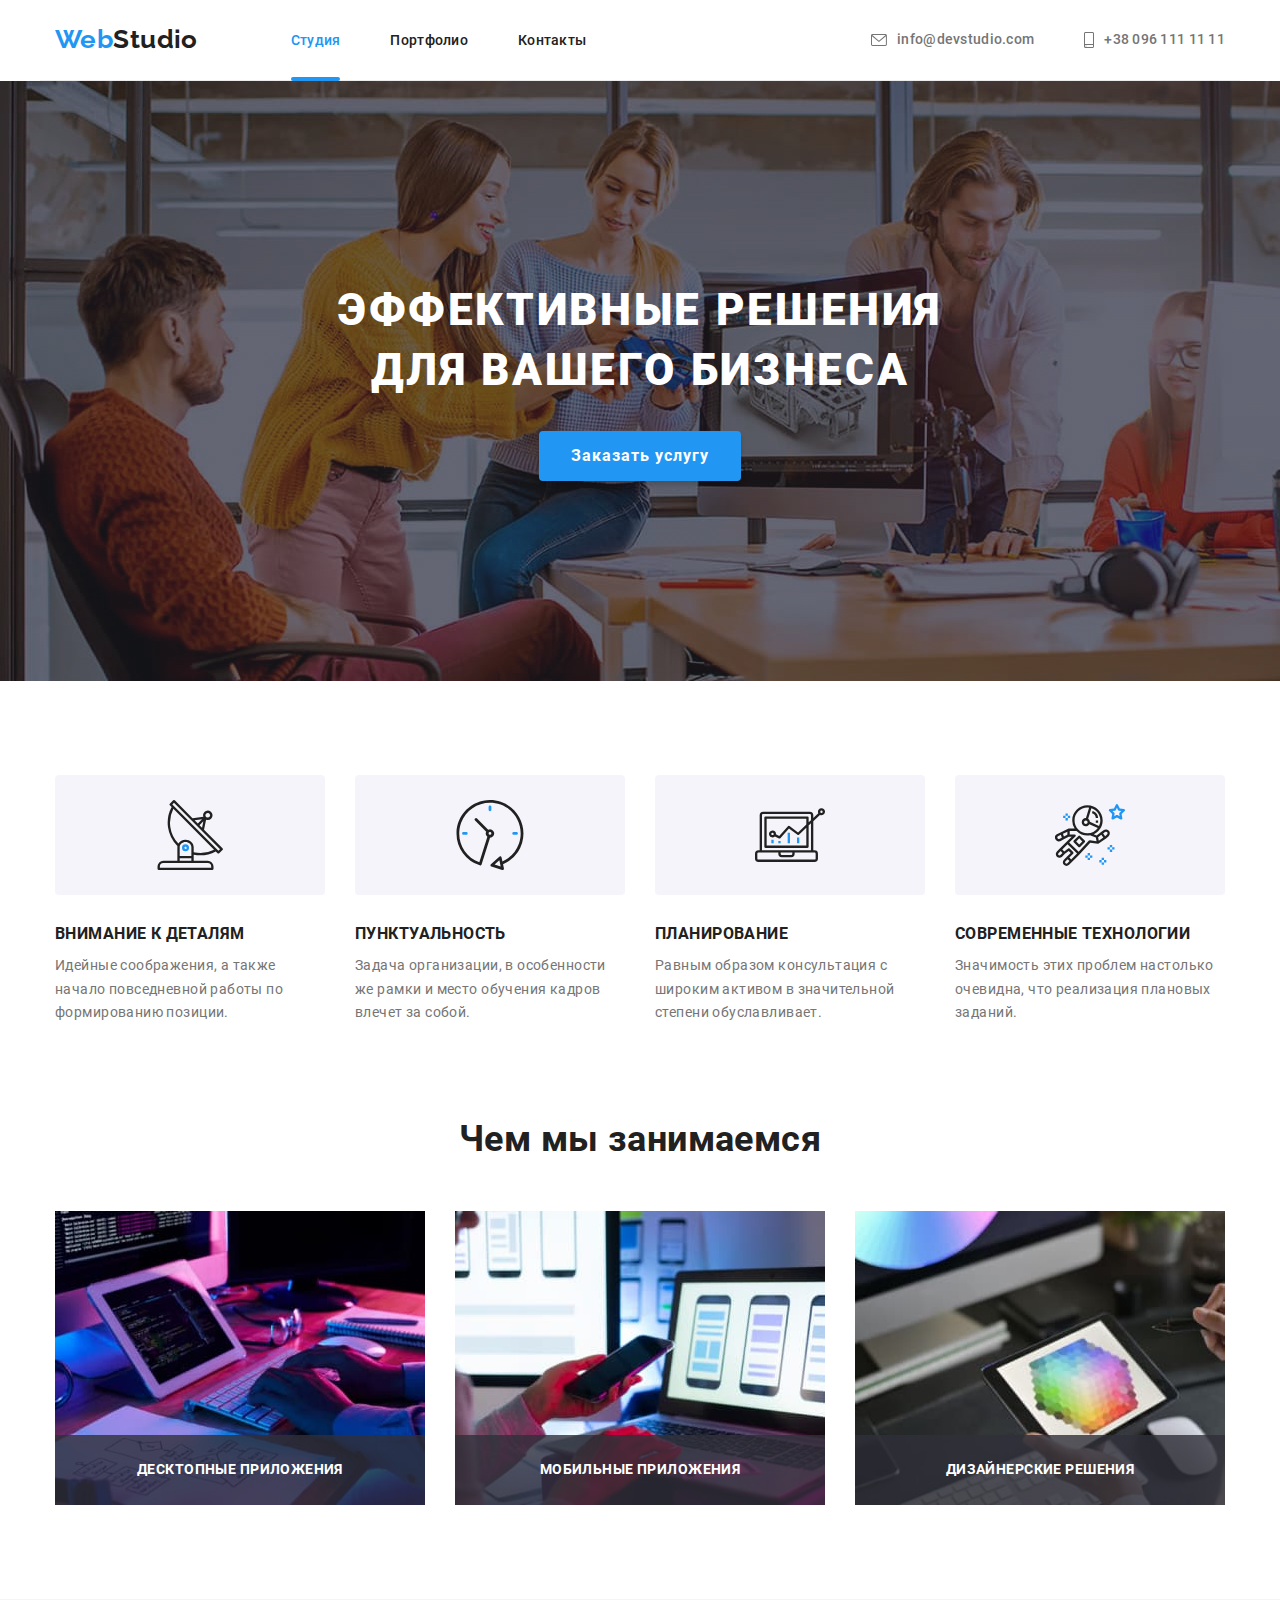
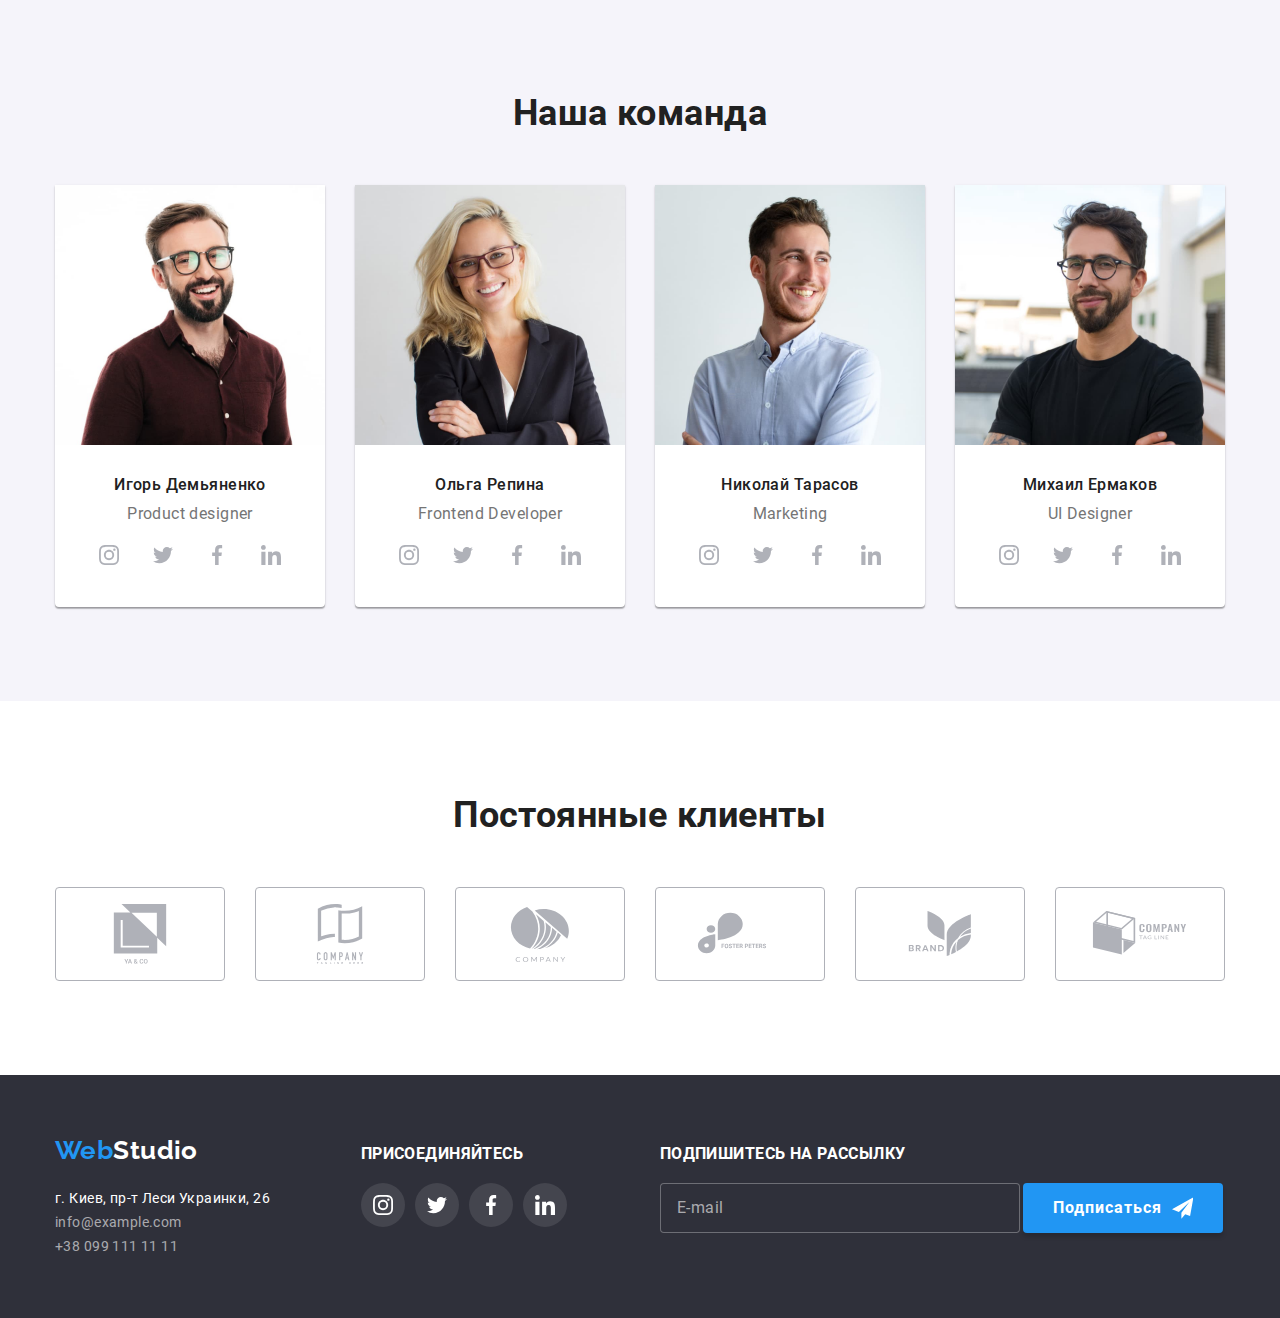
==== commit b81f70a8: "index" ====
--- a/index.html
+++ b/index.html
@@ -13,7 +13,7 @@
 
     <header>
       <div class="container container--bottomline">
-        <a href="./index.html" class="logo"><span>Web</span>Studio</a>
+        <a class="logo" href="./index.html">Web<span>Studio</span></a>
         <nav class="top-line">
           <ul class="navigation">
             <li class="navigation__item">
@@ -58,13 +58,15 @@
     <main>
       <!-- Main-header -->
 
-      <section class="main-header">
+      <section class="hero">
         <div class="container">
-          <h1>
+          <h1 class="hero__title">
             Эффективные решения <br />
             для вашего бизнеса
           </h1>
-          <button data-modal-open type="button">Заказать услугу</button>
+          <button data-modal-open class="hero__button" type="button">
+            Заказать услугу
+          </button>
         </div>
       </section>
 
@@ -72,50 +74,50 @@
 
       <section class="section">
         <div class="container">
-          <ul class="features-list">
-            <li>
-              <div class="feature-picture">
-                <svg class="picture-icon" width="70" height="70">
+          <ul class="features">
+            <li class="features__item">
+              <div class="features__box">
+                <svg width="70" height="70">
                   <use href="./images/symbol-defs.svg#icon-antenna"></use>
                 </svg>
               </div>
-              <h3>Внимание к деталям</h3>
+              <h3 class="features__title">Внимание к деталям</h3>
               <p>
                 Идейные соображения, а также начало повседневной работы по
                 формированию позиции.
               </p>
             </li>
-            <li>
-              <div class="feature-picture">
-                <svg class="picture-icon" width="70" height="70">
+            <li class="features__item">
+              <div class="features__box">
+                <svg width="70" height="70">
                   <use href="./images/symbol-defs.svg#icon-clock"></use>
                 </svg>
               </div>
-              <h3>Пунктуальность</h3>
+              <h3 class="features__title">Пунктуальность</h3>
               <p>
                 Задача организации, в особенности же рамки и место обучения
                 кадров влечет за собой.
               </p>
             </li>
-            <li>
-              <div class="feature-picture">
-                <svg class="picture-icon" width="70" height="70">
+            <li class="features__item">
+              <div class="features__box">
+                <svg width="70" height="70">
                   <use href="./images/symbol-defs.svg#icon-diagram"></use>
                 </svg>
               </div>
-              <h3>Планирование</h3>
+              <h3 class="features__title">Планирование</h3>
               <p>
                 Равным образом консультация с широким активом в значительной
                 степени обуславливает.
               </p>
             </li>
-            <li>
-              <div class="feature-picture">
-                <svg class="picture-icon" width="70" height="70">
+            <li class="features__item">
+              <div class="features__box">
+                <svg width="70" height="70">
                   <use href="./images/symbol-defs.svg#icon-astronaut"></use>
                 </svg>
               </div>
-              <h3>Современные технологии</h3>
+              <h3 class="features__title">Современные технологии</h3>
               <p>
                 Значимость этих проблем настолько очевидна, что реализация
                 плановых заданий.
@@ -127,21 +129,21 @@
 
       <!--What work we do-->
 
-      <section class="activities">
+      <section class="section section--no-padding">
         <div class="container">
-          <h2>Чем мы занимаемся</h2>
-          <ul class="activities-photos">
-            <li>
+          <h2 class="section__header">Чем мы занимаемся</h2>
+          <ul class="activities">
+            <li class="activities__item">
               <img src="./images/laptop.jpg" alt="desktop" width="370" />
-              <h3 class="activities-header">Десктопные приложения</h3>
-            </li>
-            <li>
+              <h3 class="activities__header">Десктопные приложения</h3>
+            </li>
+            <li class="activities__item">
               <img src="./images/phone.jpg" alt="mobile" width="370" />
-              <h3 class="activities-header">Мобильные приложения</h3>
-            </li>
-            <li>
+              <h3 class="activities__header">Мобильные приложения</h3>
+            </li>
+            <li class="activities__item">
               <img src="./images/tablet.jpg" alt="tablet" width="370" />
-              <h3 class="activities-header">Дизайнерские решения</h3>
+              <h3 class="activities__header">Дизайнерские решения</h3>
             </li>
           </ul>
         </div>
@@ -149,18 +151,18 @@
 
       <!--Our Team-->
 
-      <section class="section team">
+      <section class="section section--light-background">
         <div class="container">
-          <h2>Наша команда</h2>
-          <div class="team-cards">
-            <figure>
+          <h2 class="section__header">Наша команда</h2>
+          <div class="team">
+            <figure class="team__item">
               <img src="./images/ihor.jpg" alt="Ihor" width="270" />
-              <figcaption>
-                <h3>Игорь Демьяненко</h3>
-                <p>Product designer</p>
-                <ul class="social-links">
-                  <li class="social-link">
-                    <a class="link-icon" href="">
+              <figcaption class="team__wrapper">
+                <h3 class="team__name">Игорь Демьяненко</h3>
+                <p class="team__profession">Product designer</p>
+                <ul class="socmedia">
+                  <li class="socmedia__item">
+                    <a class="socmedia__link" href="">
                       <svg width="20" height="20">
                         <use
                           href="./images/symbol-defs.svg#icon-instagram"
@@ -168,15 +170,15 @@
                       </svg>
                     </a>
                   </li>
-                  <li class="social-link">
-                    <a class="link-icon" href="">
+                  <li class="socmedia__item">
+                    <a class="socmedia__link" href="">
                       <svg width="20" height="20">
                         <use href="./images/symbol-defs.svg#icon-twitter"></use>
                       </svg>
                     </a>
                   </li>
-                  <li class="social-link">
-                    <a class="link-icon" href="">
+                  <li class="socmedia__item">
+                    <a class="socmedia__link" href="">
                       <svg width="20" height="20">
                         <use
                           href="./images/symbol-defs.svg#icon-facebook"
@@ -184,8 +186,8 @@
                       </svg>
                     </a>
                   </li>
-                  <li class="social-link">
-                    <a class="link-icon" href="">
+                  <li class="socmedia__item">
+                    <a class="socmedia__link" href="">
                       <svg width="20" height="20">
                         <use
                           href="./images/symbol-defs.svg#icon-linkedin"
@@ -196,14 +198,14 @@
                 </ul>
               </figcaption>
             </figure>
-            <figure>
+            <figure class="team__item">
               <img src="./images/olga.jpg" alt="Olga" width="270" />
-              <figcaption>
-                <h3>Ольга Репина</h3>
-                <p>Frontend Developer</p>
-                <ul class="social-links">
-                  <li class="social-link">
-                    <a class="link-icon" href="">
+              <figcaption class="team__wrapper">
+                <h3 class="team__name">Ольга Репина</h3>
+                <p class="team__profession">Frontend Developer</p>
+                <ul class="socmedia">
+                  <li class="socmedia__item">
+                    <a class="socmedia__link" href="">
                       <svg width="20" height="20">
                         <use
                           href="./images/symbol-defs.svg#icon-instagram"
@@ -211,15 +213,15 @@
                       </svg>
                     </a>
                   </li>
-                  <li class="social-link">
-                    <a class="link-icon" href="">
+                  <li class="socmedia__item">
+                    <a class="socmedia__link" href="">
                       <svg width="20" height="20">
                         <use href="./images/symbol-defs.svg#icon-twitter"></use>
                       </svg>
                     </a>
                   </li>
-                  <li class="social-link">
-                    <a class="link-icon" href="">
+                  <li class="socmedia__item">
+                    <a class="socmedia__link" href="">
                       <svg width="20" height="20">
                         <use
                           href="./images/symbol-defs.svg#icon-facebook"
@@ -227,8 +229,8 @@
                       </svg>
                     </a>
                   </li>
-                  <li class="social-link">
-                    <a class="link-icon" href="">
+                  <li class="socmedia__item">
+                    <a class="socmedia__link" href="">
                       <svg width="20" height="20">
                         <use
                           href="./images/symbol-defs.svg#icon-linkedin"
@@ -239,14 +241,14 @@
                 </ul>
               </figcaption>
             </figure>
-            <figure>
+            <figure class="team__item">
               <img src="./images/niko.jpg" alt="Niko" width="270" />
-              <figcaption>
-                <h3>Николай Тарасов</h3>
-                <p>Marketing</p>
-                <ul class="social-links">
-                  <li class="social-link">
-                    <a class="link-icon" href="">
+              <figcaption class="team__wrapper">
+                <h3 class="team__name">Николай Тарасов</h3>
+                <p class="team__profession">Marketing</p>
+                <ul class="socmedia">
+                  <li class="socmedia__item">
+                    <a class="socmedia__link" href="">
                       <svg width="20" height="20">
                         <use
                           href="./images/symbol-defs.svg#icon-instagram"
@@ -254,15 +256,15 @@
                       </svg>
                     </a>
                   </li>
-                  <li class="social-link">
-                    <a class="link-icon" href="">
+                  <li class="socmedia__item">
+                    <a class="socmedia__link" href="">
                       <svg width="20" height="20">
                         <use href="./images/symbol-defs.svg#icon-twitter"></use>
                       </svg>
                     </a>
                   </li>
-                  <li class="social-link">
-                    <a class="link-icon" href="">
+                  <li class="socmedia__item">
+                    <a class="socmedia__link" href="">
                       <svg width="20" height="20">
                         <use
                           href="./images/symbol-defs.svg#icon-facebook"
@@ -270,8 +272,8 @@
                       </svg>
                     </a>
                   </li>
-                  <li class="social-link">
-                    <a class="link-icon" href="">
+                  <li class="socmedia__item">
+                    <a class="socmedia__link" href="">
                       <svg width="20" height="20">
                         <use
                           href="./images/symbol-defs.svg#icon-linkedin"
@@ -282,14 +284,14 @@
                 </ul>
               </figcaption>
             </figure>
-            <figure>
+            <figure class="team__item">
               <img src="./images/michael.jpg" alt="Michael" width="270" />
-              <figcaption>
-                <h3>Михаил Ермаков</h3>
-                <p>UI Designer</p>
-                <ul class="social-links">
-                  <li class="social-link">
-                    <a class="link-icon" href="">
+              <figcaption class="team__wrapper">
+                <h3 class="team__name">Михаил Ермаков</h3>
+                <p class="team__profession">UI Designer</p>
+                <ul class="socmedia">
+                  <li class="socmedia__item">
+                    <a class="socmedia__link" href="">
                       <svg width="20" height="20">
                         <use
                           href="./images/symbol-defs.svg#icon-instagram"
@@ -297,15 +299,15 @@
                       </svg>
                     </a>
                   </li>
-                  <li class="social-link">
-                    <a class="link-icon" href="">
+                  <li class="socmedia__item">
+                    <a class="socmedia__link" href="">
                       <svg width="20" height="20">
                         <use href="./images/symbol-defs.svg#icon-twitter"></use>
                       </svg>
                     </a>
                   </li>
-                  <li class="social-link">
-                    <a class="link-icon" href="">
+                  <li class="socmedia__item">
+                    <a class="socmedia__link" href="">
                       <svg width="20" height="20">
                         <use
                           href="./images/symbol-defs.svg#icon-facebook"
@@ -313,8 +315,8 @@
                       </svg>
                     </a>
                   </li>
-                  <li class="social-link">
-                    <a class="link-icon" href="">
+                  <li class="socmedia__item">
+                    <a class="socmedia__link" href="">
                       <svg width="20" height="20">
                         <use
                           href="./images/symbol-defs.svg#icon-linkedin"
@@ -331,48 +333,48 @@
 
       <!-- clients -->
 
-      <section class="section clients">
+      <section class="section">
         <div class="container">
-          <h2>Постоянные клиенты</h2>
-          <ul class="clients-links">
+          <h2 class="section__header">Постоянные клиенты</h2>
+          <ul class="clients">
             <li>
-              <a href="#" class="client-link">
-                <svg class="client-icon" width="106" height="60">
+              <a href="#" class="clients__link">
+                <svg width="106" height="60">
                   <use href="./images/symbol-defs.svg#icon-company1"></use>
                 </svg>
               </a>
             </li>
             <li>
-              <a href="#" class="client-link">
-                <svg class="client-icon" width="106" height="60">
+              <a href="#" class="clients__link">
+                <svg width="106" height="60">
                   <use href="./images/symbol-defs.svg#icon-company2"></use>
                 </svg>
               </a>
             </li>
             <li>
-              <a href="#" class="client-link">
-                <svg class="client-icon" width="106" height="60">
+              <a href="#" class="clients__link">
+                <svg width="106" height="60">
                   <use href="./images/symbol-defs.svg#icon-company3"></use>
                 </svg>
               </a>
             </li>
             <li>
-              <a href="#" class="client-link">
-                <svg class="client-icon" width="106" height="60">
+              <a href="#" class="clients__link">
+                <svg width="106" height="60">
                   <use href="./images/symbol-defs.svg#icon-company4"></use>
                 </svg>
               </a>
             </li>
             <li>
-              <a href="#" class="client-link">
-                <svg class="client-icon" width="106" height="60">
+              <a href="#" class="clients__link">
+                <svg width="106" height="60">
                   <use href="./images/symbol-defs.svg#icon-company5"></use>
                 </svg>
               </a>
             </li>
             <li>
-              <a href="#" class="client-link">
-                <svg class="client-icon" width="106" height="60">
+              <a href="#" class="clients__link">
+                <svg width="106" height="60">
                   <use href="./images/symbol-defs.svg#icon-company6"></use>
                 </svg>
               </a>
@@ -388,7 +390,7 @@
       <div class="container container--baseline">
         <div class="footer-contacts">
           <a href="./index.html" class="logo logo--light"
-            ><span class="blue-logo">Web</span>Studio</a
+            >Web<span>Studio</span></a
           >
           <address class="footer__address">
             <ul>
@@ -487,34 +489,34 @@
           </svg>
         </button>
 
-        <h4>Оставьте свои данные, мы вам перезвоним</h4>
-
-        <form class="modal-form">
-          <label class="label">
+        <h4 class="modal__header">Оставьте свои данные, мы вам перезвоним</h4>
+
+        <form class="modal__form">
+          <label class="modal__label">
             Имя
             <input type="text" name="name" />
-            <svg class="form-icon" width="18" height="18">
+            <svg class="modal__icon" width="18" height="18">
               <use href="./images/symbol-defs.svg#icon-person-black"></use>
             </svg>
           </label>
 
-          <label class="label">
+          <label class="modal__label">
             Телефон
             <input type="tel" name="phone" />
-            <svg class="form-icon" width="18" height="18">
+            <svg class="modal__icon" width="18" height="18">
               <use href="./images/symbol-defs.svg#icon-phone-black"></use>
             </svg>
           </label>
 
-          <label class="label">
+          <label class="modal__label">
             Почта
             <input type="email" name="email" />
-            <svg class="form-icon" width="18" height="18">
+            <svg class="modal__icon" width="18" height="18">
               <use href="./images/symbol-defs.svg#icon-email-black"></use>
             </svg>
           </label>
 
-          <label class="label">
+          <label class="modal__label">
             Комментарий
             <textarea
               name="comments"
@@ -526,13 +528,13 @@
 
           <label class="checkbox">
             <input class="visually-hidden" type="checkbox" name="checkbox" />
-            <span class="checkbox-icon"></span>
-
-            Соглашаюсь с рассылкой и принимаю<a class="checkbox-link" href=""
+            <span class="checkbox__icon"></span>
+
+            Соглашаюсь с рассылкой и принимаю<a class="checkbox__link" href=""
               >Условия договора</a
             >
           </label>
-          <button type="submit" class="modal-submit">Отправить</button>
+          <button type="submit" class="modal__button">Отправить</button>
         </form>
       </div>
     </div>
--- a/sass/main.css
+++ b/sass/main.css
@@ -1,3 +1,4 @@
+@charset "UTF-8";
 /*! modern-normalize v1.1.0 | MIT License | https://github.com/sindresorhus/modern-normalize */
 /*
 Document
@@ -310,8 +311,8 @@
 
 body {
   font-family: Roboto, Raleway, sans-serif;
-  background: var(--white-color);
-  color: var(--main-color);
+  background: #ffffff;
+  color: #757575;
   font-size: 14px;
   line-height: 1.71;
   letter-spacing: 0.03em;
@@ -377,6 +378,14 @@
 
 .section--light-background {
   background-color: #f5f4fa;
+}
+
+.section__header {
+  color: #212121;
+  font-weight: 700;
+  font-size: 36px;
+  line-height: 1.16;
+  text-align: center;
 }
 
 .visually-hidden {
@@ -678,4 +687,453 @@
 .subscribe__icon {
   margin-left: 10px;
 }
+
+.activities {
+  display: -webkit-box;
+  display: -ms-flexbox;
+  display: flex;
+  -webkit-box-pack: justify;
+      -ms-flex-pack: justify;
+          justify-content: space-between;
+  margin-top: 50px;
+}
+
+.activities__item {
+  position: relative;
+}
+
+.activities__header {
+  display: -webkit-box;
+  display: -ms-flexbox;
+  display: flex;
+  -webkit-box-align: center;
+      -ms-flex-align: center;
+          align-items: center;
+  -webkit-box-pack: center;
+      -ms-flex-pack: center;
+          justify-content: center;
+  position: absolute;
+  bottom: 0;
+  width: 100%;
+  height: 70px;
+  background-color: rgba(47, 48, 58, 0.8);
+  color: #ffffff;
+  font-weight: 700;
+  font-size: 14px;
+  line-height: 1.14;
+  text-align: center;
+  text-transform: uppercase;
+}
+
+.hero {
+  max-width: 1600px;
+  height: 600px;
+  margin-left: auto;
+  margin-right: auto;
+  padding-top: 200px;
+  padding-bottom: 200px;
+  background-color: #2f303a;
+  text-align: center;
+  background-image: -webkit-gradient(linear, left top, right top, from(rgba(47, 48, 58, 0.4)), to(rgba(47, 48, 58, 0.4))), url("../images/hero_background.jpg");
+  background-image: linear-gradient(to right, rgba(47, 48, 58, 0.4), rgba(47, 48, 58, 0.4)), url("../images/hero_background.jpg");
+  background-size: cover;
+  background-repeat: no-repeat;
+}
+
+.hero__title {
+  color: #ffffff;
+  font-weight: 900;
+  font-size: 44px;
+  line-height: 1.36;
+  letter-spacing: 0.06em;
+  text-transform: uppercase;
+}
+
+.hero__button {
+  margin-top: 30px;
+  padding: 10px 32px;
+  border: 0px;
+  border-radius: 4px;
+  min-width: 200px;
+  text-align: center;
+  background-color: #2196f3;
+  color: #ffffff;
+  cursor: pointer;
+  font-weight: 700;
+  font-size: 16px;
+  line-height: 1.87;
+  letter-spacing: 0.06em;
+  -webkit-box-shadow: 0px 4px 4px rgba(0, 0, 0, 0.15);
+          box-shadow: 0px 4px 4px rgba(0, 0, 0, 0.15);
+  -webkit-transition: background-color 250ms cubic-bezier(0.4, 0, 0.2, 1);
+  transition: background-color 250ms cubic-bezier(0.4, 0, 0.2, 1);
+}
+
+.hero__button:hover, .hero__button:focus {
+  background-color: #188ce8;
+}
+
+.features {
+  display: -webkit-box;
+  display: -ms-flexbox;
+  display: flex;
+}
+
+.features__title {
+  margin-bottom: 10px;
+  color: #212121;
+  font-weight: 700;
+  line-height: 1.14;
+  text-transform: uppercase;
+}
+
+.features__item {
+  width: 270px;
+  -webkit-box-align: baseline;
+      -ms-flex-align: baseline;
+          align-items: baseline;
+}
+
+.features__item:not(:last-child) {
+  margin-right: 30px;
+}
+
+.features__box {
+  display: -webkit-box;
+  display: -ms-flexbox;
+  display: flex;
+  -webkit-box-align: center;
+      -ms-flex-align: center;
+          align-items: center;
+  -webkit-box-pack: center;
+      -ms-flex-pack: center;
+          justify-content: center;
+  margin-bottom: 30px;
+  padding: 25px 0;
+  background-color: #f5f4fa;
+  border-radius: 4px;
+}
+
+.team {
+  display: -webkit-box;
+  display: -ms-flexbox;
+  display: flex;
+  -webkit-box-pack: justify;
+      -ms-flex-pack: justify;
+          justify-content: space-between;
+  margin-top: 50px;
+}
+
+.team__item {
+  display: block;
+  margin: 0;
+  padding: 0;
+  background-color: #ffffff;
+  border-radius: 0px 0px 4px 4px;
+  -webkit-box-shadow: 0px 1px 3px rgba(0, 0, 0, 0.12), 0px 1px 1px rgba(0, 0, 0, 0.14), 0px 2px 1px rgba(0, 0, 0, 0.2);
+          box-shadow: 0px 1px 3px rgba(0, 0, 0, 0.12), 0px 1px 1px rgba(0, 0, 0, 0.14), 0px 2px 1px rgba(0, 0, 0, 0.2);
+}
+
+.team__wrapper {
+  margin: 0;
+  padding: 0;
+  padding-top: 30px;
+  padding-bottom: 30px;
+}
+
+.team__name {
+  color: #212121;
+  font-weight: 500;
+  font-size: 16px;
+  line-height: 1.19;
+  text-align: center;
+  margin-bottom: 10px;
+}
+
+.team__profession {
+  font-size: 16px;
+  line-height: 1.19;
+  text-align: center;
+}
+
+.clients {
+  margin-top: 50px;
+  display: -webkit-box;
+  display: -ms-flexbox;
+  display: flex;
+  -webkit-box-pack: justify;
+      -ms-flex-pack: justify;
+          justify-content: space-between;
+}
+
+.clients__link {
+  display: -webkit-inline-box;
+  display: -ms-inline-flexbox;
+  display: inline-flex;
+  -webkit-box-pack: center;
+      -ms-flex-pack: center;
+          justify-content: center;
+  -webkit-box-align: center;
+      -ms-flex-align: center;
+          align-items: center;
+  width: 170px;
+  padding-top: 16px;
+  padding-bottom: 16px;
+  border: 1px solid #afb1b8;
+  border-radius: 4px;
+  fill: #afb1b8;
+  -webkit-transition: fill 250ms cubic-bezier(0.4, 0, 0.2, 1);
+  transition: fill 250ms cubic-bezier(0.4, 0, 0.2, 1);
+}
+
+.clients__link:hover, .clients__link:focus {
+  fill: #2196f3;
+  border: 1px solid #2196f3;
+}
+
+.backdrop {
+  position: fixed;
+  top: 0;
+  left: 0;
+  width: 100%;
+  height: 100%;
+  background-color: rgba(0, 0, 0, 0.2);
+  -webkit-transition: opacity 250ms cubic-bezier(0.4, 0, 0.2, 1);
+  transition: opacity 250ms cubic-bezier(0.4, 0, 0.2, 1);
+}
+
+.backdrop.is-hidden {
+  opacity: 0;
+  pointer-events: none;
+}
+
+.backdrop.is-hidden .modal {
+  -webkit-transform: translate(-50%, -50%) scale(0.5);
+          transform: translate(-50%, -50%) scale(0.5);
+}
+
+.icon-close {
+  position: absolute;
+  top: 8px;
+  right: 8px;
+  width: 30px;
+  height: 30px;
+  border-radius: 50%;
+  border: 1px solid rgba(0, 0, 0, 0.1);
+  background-color: #ffffff;
+  cursor: pointer;
+  -webkit-transition: fill 250ms cubic-bezier(0.4, 0, 0.2, 1);
+  transition: fill 250ms cubic-bezier(0.4, 0, 0.2, 1);
+}
+
+.icon-close:hover, .icon-close:focus {
+  fill: #2196f3;
+}
+
+.modal {
+  position: absolute;
+  top: 50%;
+  left: 50%;
+  -webkit-transform: translate(-50%, -50%) scale(1);
+          transform: translate(-50%, -50%) scale(1);
+  width: 528px;
+  padding: 40px;
+  background-color: #ffffff;
+  -webkit-box-shadow: 0px 1px 3px rgba(0, 0, 0, 0.12), 0px 1px 1px rgba(0, 0, 0, 0.14), 0px 2px 1px rgba(0, 0, 0, 0.2);
+          box-shadow: 0px 1px 3px rgba(0, 0, 0, 0.12), 0px 1px 1px rgba(0, 0, 0, 0.14), 0px 2px 1px rgba(0, 0, 0, 0.2);
+  border-radius: 4px;
+  -webkit-transition: -webkit-transform 250ms cubic-bezier(0.4, 0, 0.2, 1);
+  transition: -webkit-transform 250ms cubic-bezier(0.4, 0, 0.2, 1);
+  transition: transform 250ms cubic-bezier(0.4, 0, 0.2, 1);
+  transition: transform 250ms cubic-bezier(0.4, 0, 0.2, 1), -webkit-transform 250ms cubic-bezier(0.4, 0, 0.2, 1);
+}
+
+.modal__header {
+  margin-bottom: 12px;
+  text-align: center;
+  font-weight: 700;
+  font-size: 20px;
+  line-height: 1.15;
+  color: #212121;
+}
+
+.modal__form {
+  display: -webkit-box;
+  display: -ms-flexbox;
+  display: flex;
+  -webkit-box-orient: vertical;
+  -webkit-box-direction: normal;
+      -ms-flex-direction: column;
+          flex-direction: column;
+  font-weight: 400;
+  font-size: 12px;
+  line-height: 1.17;
+  letter-spacing: 0.01em;
+}
+
+.modal__label {
+  position: relative;
+  display: -webkit-box;
+  display: -ms-flexbox;
+  display: flex;
+  -webkit-box-orient: vertical;
+  -webkit-box-direction: normal;
+      -ms-flex-direction: column;
+          flex-direction: column;
+}
+
+.modal__form input,
+.modal__form textarea {
+  border: 1px solid rgba(33, 33, 33, 0.2);
+  border-radius: 4px;
+  -webkit-transition: border 250ms cubic-bezier(0.4, 0, 0.2, 1);
+  transition: border 250ms cubic-bezier(0.4, 0, 0.2, 1);
+}
+
+.modal__form input:focus-within,
+.modal__form textarea:focus-within {
+  border: 1px solid #2196f3;
+  outline: none;
+}
+
+.modal__icon {
+  position: absolute;
+  top: 28px;
+  left: 15px;
+  display: inline-block;
+  -webkit-transition: fill 250ms cubic-bezier(0.4, 0, 0.2, 1);
+  transition: fill 250ms cubic-bezier(0.4, 0, 0.2, 1);
+}
+
+/* кнопка отправки модального окна */
+.modal__button {
+  display: -webkit-box;
+  display: -ms-flexbox;
+  display: flex;
+  -webkit-box-align: center;
+      -ms-flex-align: center;
+          align-items: center;
+  -webkit-box-pack: center;
+      -ms-flex-pack: center;
+          justify-content: center;
+  margin-left: auto;
+  margin-right: auto;
+  width: 200px;
+  height: 50px;
+  font-weight: 700;
+  font-size: 16px;
+  line-height: 1.87;
+  letter-spacing: 0.06em;
+  color: #ffffff;
+  background: #2196f3;
+  border-color: transparent;
+  -webkit-box-shadow: 0px 4px 4px rgba(0, 0, 0, 0.15);
+          box-shadow: 0px 4px 4px rgba(0, 0, 0, 0.15);
+  border-radius: 4px;
+  cursor: pointer;
+  -webkit-transition: background-color 250ms cubic-bezier(0.4, 0, 0.2, 1);
+  transition: background-color 250ms cubic-bezier(0.4, 0, 0.2, 1);
+}
+
+.modal__button:hover, .modal__button:focus {
+  background-color: #188ce8;
+}
+
+.modal__form .modal__label:not(:last-child) {
+  margin-bottom: 10px;
+}
+
+.modal__label input {
+  position: relative;
+  min-height: 40px;
+  margin-top: 4px;
+  padding-left: 42px;
+  font-size: 16px;
+}
+
+input[type="text"]:focus-within ~ .modal__icon,
+input[type="tel"]:focus-within ~ .modal__icon,
+input[type="email"]:focus-within ~ .modal__icon {
+  fill: #2196f3;
+}
+
+textarea {
+  margin-top: 4px;
+  padding: 12px 16px;
+  font-size: 16px;
+  resize: none;
+}
+
+textarea::-webkit-input-placeholder {
+  font-weight: 400;
+  font-size: 14px;
+  line-height: 1.14;
+  letter-spacing: 0.01em;
+  color: rgba(117, 117, 117, 0.5);
+}
+
+textarea:-ms-input-placeholder {
+  font-weight: 400;
+  font-size: 14px;
+  line-height: 1.14;
+  letter-spacing: 0.01em;
+  color: rgba(117, 117, 117, 0.5);
+}
+
+textarea::-ms-input-placeholder {
+  font-weight: 400;
+  font-size: 14px;
+  line-height: 1.14;
+  letter-spacing: 0.01em;
+  color: rgba(117, 117, 117, 0.5);
+}
+
+textarea::placeholder {
+  font-weight: 400;
+  font-size: 14px;
+  line-height: 1.14;
+  letter-spacing: 0.01em;
+  color: rgba(117, 117, 117, 0.5);
+}
+
+.checkbox {
+  display: -webkit-box;
+  display: -ms-flexbox;
+  display: flex;
+  margin-top: 10px;
+  margin-bottom: 30px;
+  font-weight: 400;
+  font-size: 14px;
+}
+
+input[type="checkbox"] {
+  margin-right: 8px;
+}
+
+.checkbox__link {
+  margin-left: 4px;
+  color: #2196f3;
+}
+
+/* кастом чекбокс */
+.checkbox__icon {
+  display: inline-block;
+  width: 16px;
+  height: 15px;
+  margin-right: 7px;
+  margin-bottom: 0;
+  border: 2px solid #212121;
+  border-radius: 2px;
+  background-image: url(../images/currect_icon.svg);
+  background-size: contain;
+  background-repeat: no-repeat;
+}
+
+input[type="checkbox"]:checked + .checkbox__icon {
+  margin-right: 7px;
+  background-color: #2196f3;
+  border: 1px solid #2196f3;
+  border-radius: 2px;
+  background-origin: border-box;
+}
 /*# sourceMappingURL=main.css.map */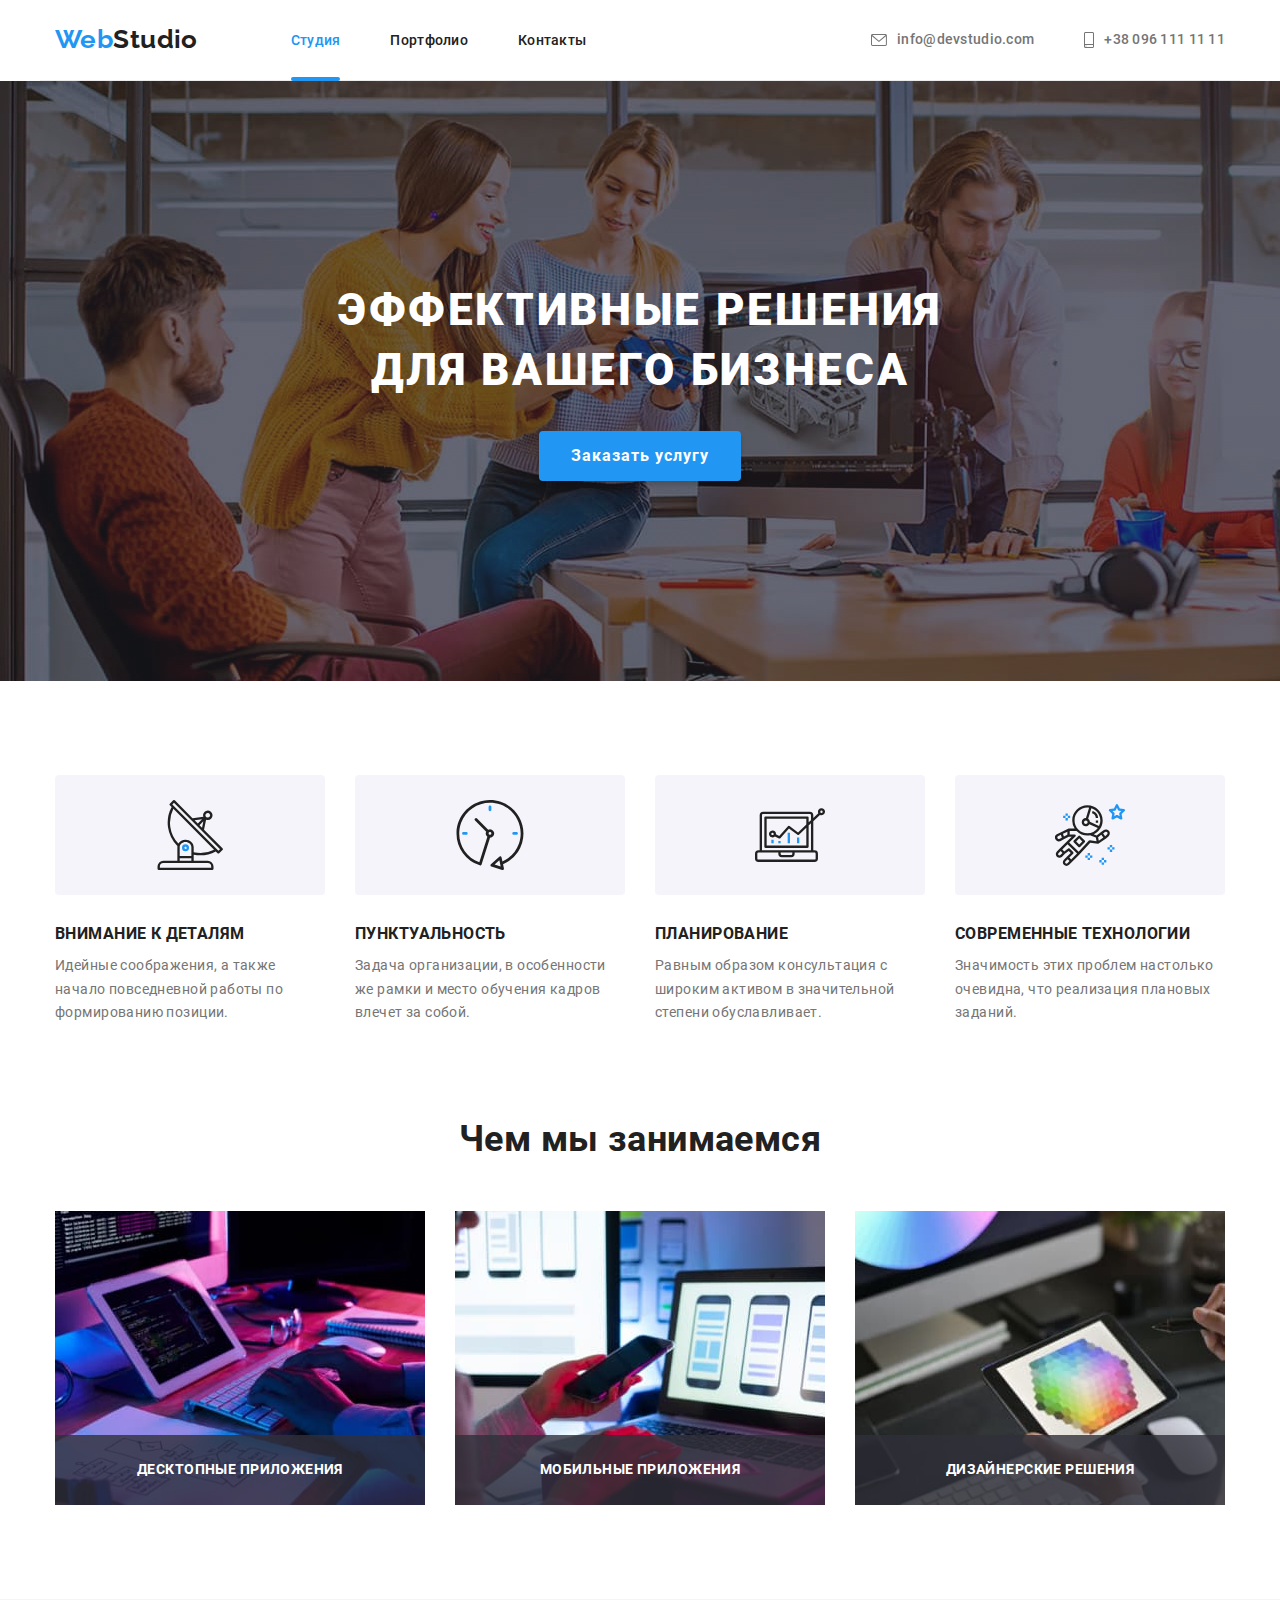
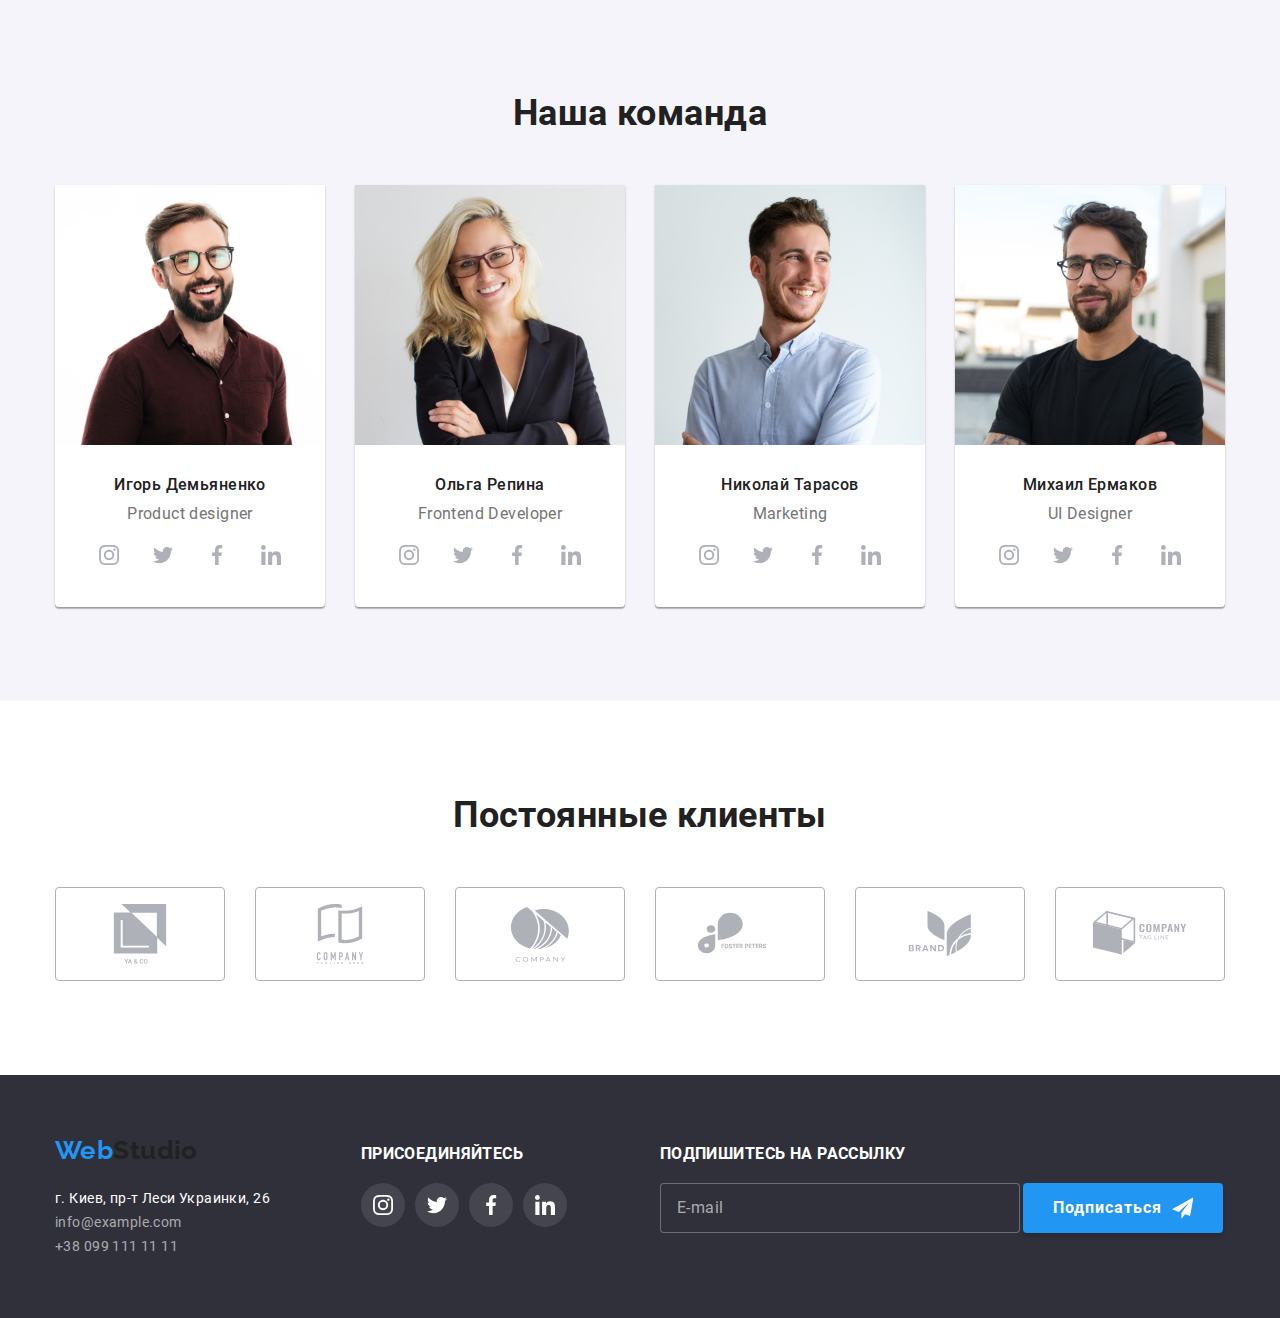
==== commit 0fefdb68: "rework some issues" ====
--- a/index.html
+++ b/index.html
@@ -4,7 +4,7 @@
     <meta charset="UTF-8" />
     <meta http-equiv="X-UA-Compatible" content="IE=edge" />
     <meta name="viewport" content="width=device-width, initial-scale=1.0" />
-    <link href="./sass/main.css" rel="stylesheet" />
+    <link href="./css/main.min.css" rel="stylesheet" />
     <title>WebStudio</title>
     <script src="./js/modal.js" defer></script>
   </head>
@@ -13,7 +13,7 @@
 
     <header>
       <div class="container container--bottomline">
-        <a class="logo" href="./index.html">Web<span>Studio</span></a>
+        <a class="logo" href="./index.html">Web<span class="span">Studio</span></a>
         <nav class="top-line">
           <ul class="navigation">
             <li class="navigation__item">
@@ -390,7 +390,7 @@
       <div class="container container--baseline">
         <div class="footer-contacts">
           <a href="./index.html" class="logo logo--light"
-            >Web<span>Studio</span></a
+            >Web<span class="span">Studio</span></a
           >
           <address class="footer__address">
             <ul>
--- a/css/main.min.css
+++ b/css/main.min.css
@@ -0,0 +1,2 @@
+/*! modern-normalize v1.1.0 | MIT License | https://github.com/sindresorhus/modern-normalize */*,::before,::after{-webkit-box-sizing:border-box;box-sizing:border-box}html{line-height:1.15;-webkit-text-size-adjust:100%;-moz-tab-size:4;-o-tab-size:4;tab-size:4}body{margin:0;font-family:system-ui,-apple-system,"Segoe UI",Roboto,Helvetica,Arial,sans-serif,"Apple Color Emoji","Segoe UI Emoji"}hr{height:0;color:inherit}abbr[title]{-webkit-text-decoration:underline dotted;text-decoration:underline dotted}b,strong{font-weight:bolder}code,kbd,samp,pre{font-family:ui-monospace, SFMono-Regular, Consolas, 'Liberation Mono', Menlo, monospace;font-size:1em}small{font-size:80%}sub,sup{font-size:75%;line-height:0;position:relative;vertical-align:baseline}sub{bottom:-0.25em}sup{top:-0.5em}table{text-indent:0;border-color:inherit}button,input,optgroup,select,textarea{font-family:inherit;font-size:100%;line-height:1.15;margin:0}button,select{text-transform:none}button,[type='button'],[type='reset'],[type='submit']{-webkit-appearance:button}::-moz-focus-inner{border-style:none;padding:0}:-moz-focusring{outline:1px dotted ButtonText}:-moz-ui-invalid{box-shadow:none}legend{padding:0}progress{vertical-align:baseline}::-webkit-inner-spin-button,::-webkit-outer-spin-button{height:auto}[type='search']{-webkit-appearance:textfield;outline-offset:-2px}::-webkit-search-decoration{-webkit-appearance:none}::-webkit-file-upload-button{-webkit-appearance:button;font:inherit}summary{display:list-item}@font-face{font-family:'Roboto';font-style:normal;font-weight:400;src:local(""),url("../fonts/roboto-v27-latin_cyrillic-regular.woff2") format("woff2"),url("../fonts/roboto-v27-latin_cyrillic-regular.woff") format("woff")}@font-face{font-family:'Roboto';font-style:normal;font-weight:500;src:local(""),url("../fonts/roboto-v27-latin_cyrillic-500.woff2") format("woff2"),url("../fonts/roboto-v27-latin_cyrillic-500.woff") format("woff")}@font-face{font-family:'Roboto';font-style:normal;font-weight:700;src:local(""),url("../fonts/roboto-v27-latin_cyrillic-700.woff2") format("woff2"),url("../fonts/roboto-v27-latin_cyrillic-700.woff") format("woff")}@font-face{font-family:'Roboto';font-style:normal;font-weight:900;src:local(""),url("../fonts/roboto-v27-latin_cyrillic-900.woff2") format("woff2"),url("../fonts/roboto-v27-latin_cyrillic-900.woff") format("woff")}@font-face{font-family:'Raleway';font-style:normal;font-weight:700;src:url("../fonts/raleway-v22-latin_cyrillic-700.eot");src:local(""),url("../fonts/raleway-v22-latin_cyrillic-700.eot?#iefix") format("embedded-opentype"),url("../fonts/raleway-v22-latin_cyrillic-700.woff2") format("woff2"),url("../fonts/raleway-v22-latin_cyrillic-700.woff") format("woff"),url("../fonts/raleway-v22-latin_cyrillic-700.ttf") format("truetype"),url("../fonts/raleway-v22-latin_cyrillic-700.svg#Raleway") format("svg")}body{font-family:Roboto, Raleway, sans-serif;background:#fff;color:#757575;font-size:14px;line-height:1.71;letter-spacing:0.03em}h1,h2,h3,h4,h5,h6,p{margin:0}ul{list-style:none;margin:0;padding:0}img{display:block;max-width:100%;height:auto}.container{margin-left:auto;margin-right:auto;width:1200px;padding-left:15px;padding-right:15px}.container--bottomline{border-bottom:1px solid #ececec;display:-webkit-box;display:-ms-flexbox;display:flex;-webkit-box-align:center;-ms-flex-align:center;align-items:center}.container--baseline{display:-webkit-box;display:-ms-flexbox;display:flex;-webkit-box-align:baseline;-ms-flex-align:baseline;align-items:baseline}.section{padding-top:94px;padding-bottom:94px}.section--no-padding{padding-top:0px}.section--light-background{background-color:#f5f4fa}.section__header{color:#212121;font-weight:700;font-size:36px;line-height:1.16;text-align:center}.visually-hidden{display:none}.logo{margin-right:93px;color:#2196f3;text-decoration:none;font-family:Raleway, sans-serif;font-weight:700;font-size:26px;line-height:1.2}.logo .span{color:#212121}.logo--light span{color:#fff}.top-line{display:-webkit-box;display:-ms-flexbox;display:flex;-webkit-box-align:center;-ms-flex-align:center;align-items:center}.navigation,.header-contacts{display:-webkit-box;display:-ms-flexbox;display:flex}.navigation__item:not(:last-child){margin-right:50px}.navigation__link{display:block;position:relative;padding-top:32px;padding-bottom:32px;bottom:-1px;color:#212121;text-decoration:none;font-weight:500;line-height:1.14;letter-spacing:0.02em;-webkit-transition:color 250ms cubic-bezier(0.4, 0, 0.2, 1);transition:color 250ms cubic-bezier(0.4, 0, 0.2, 1)}.navigation__link:hover,.navigation__link:focus{color:#2196f3}.navigation__link--current{color:#2196f3}.navigation__link--current::after{color:#2196f3;content:"";display:block;position:absolute;bottom:0;left:0;background-color:#2196f3;width:100%;height:4px;border-radius:2px}.header-contacts{margin-left:auto}.header-contacts__item+.header-contacts__item{margin-left:50px}.header-contacts__icon{margin-right:10px;fill:#757575;-webkit-transition:fill 250ms cubic-bezier(0.4, 0, 0.2, 1);transition:fill 250ms cubic-bezier(0.4, 0, 0.2, 1)}.header-contacts__link{display:-webkit-box;display:-ms-flexbox;display:flex;-webkit-box-align:center;-ms-flex-align:center;align-items:center;color:#757575;font-weight:500;line-height:1.14;letter-spacing:0.02em;-webkit-transition:color 250ms cubic-bezier(0.4, 0, 0.2, 1);transition:color 250ms cubic-bezier(0.4, 0, 0.2, 1);text-decoration:none}.header-contacts__link:hover .header-contacts__icon,.header-contacts__link:focus .header-contacts__icon{fill:#2196f3}.header-contacts__link:hover,.header-contacts__link:focus{color:#2196f3}.socmedia{display:-webkit-box;display:-ms-flexbox;display:flex;-webkit-box-pack:center;-ms-flex-pack:center;justify-content:center;margin-top:10px}.socmedia__item:not(:last-child){margin-right:10px}.socmedia__link{display:-webkit-box;display:-ms-flexbox;display:flex;-webkit-box-align:center;-ms-flex-align:center;align-items:center;-webkit-box-pack:center;-ms-flex-pack:center;justify-content:center;width:44px;height:44px;border-radius:50%;fill:#afb1b8;-webkit-transition:fill 250ms cubic-bezier(0.4, 0, 0.2, 1),background-color 250ms cubic-bezier(0.4, 0, 0.2, 1);transition:fill 250ms cubic-bezier(0.4, 0, 0.2, 1),background-color 250ms cubic-bezier(0.4, 0, 0.2, 1)}.socmedia__link:hover,.socmedia__link:focus{fill:#fff;background-color:#2196f3}.socmedia__link--dark{background-color:rgba(255,255,255,0.1);fill:#fff}.socmedia--footer{margin-top:20px;margin-left:0;margin-right:0}.footer{background-color:#2f303a;padding-top:60px;padding-bottom:60px}.footer__address{font-style:normal;margin-top:20px}.footer-contacts{margin-right:70px}.footer-contacts__address{color:#fff;text-decoration:none}.footer-contacts__item{color:#ffffff99;text-decoration:none;margin-top:9px;-webkit-transition:color 250ms cubic-bezier(0.4, 0, 0.2, 1);transition:color 250ms cubic-bezier(0.4, 0, 0.2, 1)}.footer-contacts__item:hover,.footer-contacts__item:focus{color:#2196f3}.footer-socmedia{margin-right:93px}.footer-socmedia__header,.subscribe__header{margin-bottom:0;font-weight:700;line-height:1.14;text-transform:uppercase;color:#fff}.subscribe>h3{margin-bottom:20px}.subscribe__email{width:360px;height:50px;padding-left:16px;border:1px solid rgba(255,255,255,0.3);background-color:#2f303a;border-radius:4px;color:rgba(255,255,255,0.6)}.subscribe__email::-webkit-input-placeholder{color:rgba(255,255,255,0.6);font-family:Roboto;font-style:normal;font-weight:400;font-size:16px;line-height:1.25;letter-spacing:0.03em}.subscribe__email:-ms-input-placeholder{color:rgba(255,255,255,0.6);font-family:Roboto;font-style:normal;font-weight:400;font-size:16px;line-height:1.25;letter-spacing:0.03em}.subscribe__email::-ms-input-placeholder{color:rgba(255,255,255,0.6);font-family:Roboto;font-style:normal;font-weight:400;font-size:16px;line-height:1.25;letter-spacing:0.03em}.subscribe__email::placeholder{color:rgba(255,255,255,0.6);font-family:Roboto;font-style:normal;font-weight:400;font-size:16px;line-height:1.25;letter-spacing:0.03em}.subscribe__button{width:200px;height:50px;padding:0;padding-left:28px;padding-right:28px;display:-webkit-inline-box;display:-ms-inline-flexbox;display:inline-flex;-webkit-box-align:center;-ms-flex-align:center;align-items:center;font-weight:700;font-size:16px;line-height:1.87;letter-spacing:0.06em;color:#fff;background:#2196f3;border-color:transparent;-webkit-box-shadow:0px 4px 4px rgba(0,0,0,0.15);box-shadow:0px 4px 4px rgba(0,0,0,0.15);border-radius:4px;cursor:pointer;-webkit-transition:background-color 250ms cubic-bezier(0.4, 0, 0.2, 1);transition:background-color 250ms cubic-bezier(0.4, 0, 0.2, 1)}.subscribe__button:hover,.subscribe__button:focus{background-color:#188ce8}.subscribe__icon{margin-left:10px}.activities{display:-webkit-box;display:-ms-flexbox;display:flex;-webkit-box-pack:justify;-ms-flex-pack:justify;justify-content:space-between;margin-top:50px}.activities__item{position:relative}.activities__header{display:-webkit-box;display:-ms-flexbox;display:flex;-webkit-box-align:center;-ms-flex-align:center;align-items:center;-webkit-box-pack:center;-ms-flex-pack:center;justify-content:center;position:absolute;bottom:0;width:100%;height:70px;background-color:rgba(47,48,58,0.8);color:#fff;font-weight:700;font-size:14px;line-height:1.14;text-align:center;text-transform:uppercase}.hero{max-width:1600px;height:600px;margin-left:auto;margin-right:auto;padding-top:200px;padding-bottom:200px;background-color:#2f303a;text-align:center;background-image:-webkit-gradient(linear, left top, right top, from(rgba(47,48,58,0.4)), to(rgba(47,48,58,0.4))),url("../images/hero_background.jpg");background-image:linear-gradient(to right, rgba(47,48,58,0.4), rgba(47,48,58,0.4)),url("../images/hero_background.jpg");background-size:cover;background-repeat:no-repeat}.hero__title{color:#fff;font-weight:900;font-size:44px;line-height:1.36;letter-spacing:0.06em;text-transform:uppercase}.hero__button{margin-top:30px;padding:10px 32px;border:0px;border-radius:4px;min-width:200px;text-align:center;background-color:#2196f3;color:#fff;cursor:pointer;font-weight:700;font-size:16px;line-height:1.87;letter-spacing:0.06em;-webkit-box-shadow:0px 4px 4px rgba(0,0,0,0.15);box-shadow:0px 4px 4px rgba(0,0,0,0.15);-webkit-transition:background-color 250ms cubic-bezier(0.4, 0, 0.2, 1);transition:background-color 250ms cubic-bezier(0.4, 0, 0.2, 1)}.hero__button:hover,.hero__button:focus{background-color:#188ce8}.features{display:-webkit-box;display:-ms-flexbox;display:flex}.features__title{margin-bottom:10px;color:#212121;font-weight:700;line-height:1.14;text-transform:uppercase}.features__item{width:270px;-webkit-box-align:baseline;-ms-flex-align:baseline;align-items:baseline}.features__item:not(:last-child){margin-right:30px}.features__box{display:-webkit-box;display:-ms-flexbox;display:flex;-webkit-box-align:center;-ms-flex-align:center;align-items:center;-webkit-box-pack:center;-ms-flex-pack:center;justify-content:center;margin-bottom:30px;padding:25px 0;background-color:#f5f4fa;border-radius:4px}.team{display:-webkit-box;display:-ms-flexbox;display:flex;-webkit-box-pack:justify;-ms-flex-pack:justify;justify-content:space-between;margin-top:50px}.team__item{display:block;margin:0;padding:0;background-color:#fff;border-radius:0px 0px 4px 4px;-webkit-box-shadow:0px 1px 3px rgba(0,0,0,0.12),0px 1px 1px rgba(0,0,0,0.14),0px 2px 1px rgba(0,0,0,0.2);box-shadow:0px 1px 3px rgba(0,0,0,0.12),0px 1px 1px rgba(0,0,0,0.14),0px 2px 1px rgba(0,0,0,0.2)}.team__wrapper{margin:0;padding:0;padding-top:30px;padding-bottom:30px}.team__name{color:#212121;font-weight:500;font-size:16px;line-height:1.19;text-align:center;margin-bottom:10px}.team__profession{font-size:16px;line-height:1.19;text-align:center}.clients{margin-top:50px;display:-webkit-box;display:-ms-flexbox;display:flex;-webkit-box-pack:justify;-ms-flex-pack:justify;justify-content:space-between}.clients__link{display:-webkit-inline-box;display:-ms-inline-flexbox;display:inline-flex;-webkit-box-pack:center;-ms-flex-pack:center;justify-content:center;-webkit-box-align:center;-ms-flex-align:center;align-items:center;width:170px;padding-top:16px;padding-bottom:16px;border:1px solid #afb1b8;border-radius:4px;fill:#afb1b8;-webkit-transition:fill 250ms cubic-bezier(0.4, 0, 0.2, 1);transition:fill 250ms cubic-bezier(0.4, 0, 0.2, 1)}.clients__link:hover,.clients__link:focus{fill:#2196f3;border:1px solid #2196f3}.backdrop{position:fixed;top:0;left:0;width:100%;height:100%;background-color:rgba(0,0,0,0.2);-webkit-transition:opacity 250ms cubic-bezier(0.4, 0, 0.2, 1);transition:opacity 250ms cubic-bezier(0.4, 0, 0.2, 1)}.backdrop.is-hidden{opacity:0;pointer-events:none}.backdrop.is-hidden .modal{-webkit-transform:translate(-50%, -50%) scale(0.5);transform:translate(-50%, -50%) scale(0.5)}.icon-close{position:absolute;top:8px;right:8px;width:30px;height:30px;border-radius:50%;border:1px solid rgba(0,0,0,0.1);background-color:#fff;cursor:pointer;-webkit-transition:fill 250ms cubic-bezier(0.4, 0, 0.2, 1);transition:fill 250ms cubic-bezier(0.4, 0, 0.2, 1)}.icon-close:hover,.icon-close:focus{fill:#2196f3}.modal{position:absolute;top:50%;left:50%;-webkit-transform:translate(-50%, -50%) scale(1);transform:translate(-50%, -50%) scale(1);width:528px;padding:40px;background-color:#fff;-webkit-box-shadow:0px 1px 3px rgba(0,0,0,0.12),0px 1px 1px rgba(0,0,0,0.14),0px 2px 1px rgba(0,0,0,0.2);box-shadow:0px 1px 3px rgba(0,0,0,0.12),0px 1px 1px rgba(0,0,0,0.14),0px 2px 1px rgba(0,0,0,0.2);border-radius:4px;-webkit-transition:-webkit-transform 250ms cubic-bezier(0.4, 0, 0.2, 1);transition:-webkit-transform 250ms cubic-bezier(0.4, 0, 0.2, 1);transition:transform 250ms cubic-bezier(0.4, 0, 0.2, 1);transition:transform 250ms cubic-bezier(0.4, 0, 0.2, 1), -webkit-transform 250ms cubic-bezier(0.4, 0, 0.2, 1)}.modal__header{margin-bottom:12px;text-align:center;font-weight:700;font-size:20px;line-height:1.15;color:#212121}.modal__form{display:-webkit-box;display:-ms-flexbox;display:flex;-webkit-box-orient:vertical;-webkit-box-direction:normal;-ms-flex-direction:column;flex-direction:column;font-weight:400;font-size:12px;line-height:1.17;letter-spacing:0.01em}.modal__label{position:relative;display:-webkit-box;display:-ms-flexbox;display:flex;-webkit-box-orient:vertical;-webkit-box-direction:normal;-ms-flex-direction:column;flex-direction:column}.modal__form input,.modal__form textarea{border:1px solid rgba(33,33,33,0.2);border-radius:4px;-webkit-transition:border 250ms cubic-bezier(0.4, 0, 0.2, 1);transition:border 250ms cubic-bezier(0.4, 0, 0.2, 1)}.modal__form input:focus-within,.modal__form textarea:focus-within{border:1px solid #2196f3;outline:none}.modal__icon{position:absolute;top:28px;left:15px;display:inline-block;-webkit-transition:fill 250ms cubic-bezier(0.4, 0, 0.2, 1);transition:fill 250ms cubic-bezier(0.4, 0, 0.2, 1)}.modal__button{display:-webkit-box;display:-ms-flexbox;display:flex;-webkit-box-align:center;-ms-flex-align:center;align-items:center;-webkit-box-pack:center;-ms-flex-pack:center;justify-content:center;margin-left:auto;margin-right:auto;width:200px;height:50px;font-weight:700;font-size:16px;line-height:1.87;letter-spacing:0.06em;color:#fff;background:#2196f3;border-color:transparent;-webkit-box-shadow:0px 4px 4px rgba(0,0,0,0.15);box-shadow:0px 4px 4px rgba(0,0,0,0.15);border-radius:4px;cursor:pointer;-webkit-transition:background-color 250ms cubic-bezier(0.4, 0, 0.2, 1);transition:background-color 250ms cubic-bezier(0.4, 0, 0.2, 1)}.modal__button:hover,.modal__button:focus{background-color:#188ce8}.modal__form .modal__label:not(:last-child){margin-bottom:10px}.modal__label input{position:relative;min-height:40px;margin-top:4px;padding-left:42px;font-size:16px}input[type="text"]:focus-within ~ .modal__icon,input[type="tel"]:focus-within ~ .modal__icon,input[type="email"]:focus-within ~ .modal__icon{fill:#2196f3}textarea{margin-top:4px;padding:12px 16px;font-size:16px;resize:none}textarea::-webkit-input-placeholder{font-weight:400;font-size:14px;line-height:1.14;letter-spacing:0.01em;color:rgba(117,117,117,0.5)}textarea:-ms-input-placeholder{font-weight:400;font-size:14px;line-height:1.14;letter-spacing:0.01em;color:rgba(117,117,117,0.5)}textarea::-ms-input-placeholder{font-weight:400;font-size:14px;line-height:1.14;letter-spacing:0.01em;color:rgba(117,117,117,0.5)}textarea::placeholder{font-weight:400;font-size:14px;line-height:1.14;letter-spacing:0.01em;color:rgba(117,117,117,0.5)}.checkbox{display:-webkit-box;display:-ms-flexbox;display:flex;margin-top:10px;margin-bottom:30px;font-weight:400;font-size:14px}input[type="checkbox"]{margin-right:8px}.checkbox__link{margin-left:4px;color:#2196f3}.checkbox__icon{display:inline-block;width:16px;height:15px;margin-right:7px;margin-bottom:0;border:2px solid #212121;border-radius:2px;background-image:url(../images/currect_icon.svg);background-size:contain;background-repeat:no-repeat}input[type="checkbox"]:checked+.checkbox__icon{margin-right:7px;background-color:#2196f3;border:1px solid #2196f3;border-radius:2px;background-origin:border-box}.filter{display:-webkit-box;display:-ms-flexbox;display:flex;-webkit-box-pack:center;-ms-flex-pack:center;justify-content:center;margin-bottom:50px}.filter__item+.filter__item{margin-left:8px}.filter__button{padding:6px 22px;color:#212121;background-color:#f5f4fa;cursor:pointer;border:0px;border-radius:4px;font-family:inherit;font-weight:500;font-size:16px;line-height:1.62;text-align:center;-webkit-transition:color 250ms cubic-bezier(0.4, 0, 0.2, 1),background-color 250ms cubic-bezier(0.4, 0, 0.2, 1),-webkit-box-shadow 250ms cubic-bezier(0.4, 0, 0.2, 1);transition:color 250ms cubic-bezier(0.4, 0, 0.2, 1),background-color 250ms cubic-bezier(0.4, 0, 0.2, 1),-webkit-box-shadow 250ms cubic-bezier(0.4, 0, 0.2, 1);transition:color 250ms cubic-bezier(0.4, 0, 0.2, 1),background-color 250ms cubic-bezier(0.4, 0, 0.2, 1),box-shadow 250ms cubic-bezier(0.4, 0, 0.2, 1);transition:color 250ms cubic-bezier(0.4, 0, 0.2, 1),background-color 250ms cubic-bezier(0.4, 0, 0.2, 1),box-shadow 250ms cubic-bezier(0.4, 0, 0.2, 1),-webkit-box-shadow 250ms cubic-bezier(0.4, 0, 0.2, 1)}.filter__button:active,.filter__button:hover,.filter__button:focus{color:#fff;background-color:#2196f3;-webkit-box-shadow:0px 3px 1px rgba(0,0,0,0.1),0px 1px 2px rgba(0,0,0,0.08),0px 2px 2px rgba(0,0,0,0.12);box-shadow:0px 3px 1px rgba(0,0,0,0.1),0px 1px 2px rgba(0,0,0,0.08),0px 2px 2px rgba(0,0,0,0.12)}.portfolio{display:-webkit-box;display:-ms-flexbox;display:flex;-ms-flex-wrap:wrap;flex-wrap:wrap;margin-left:-15px;margin-top:-15px}.portfolio__card{margin-left:25px;margin-top:25px}.portfolio__photo{position:relative;display:-webkit-box;display:-ms-flexbox;display:flex;-webkit-box-align:center;-ms-flex-align:center;align-items:center;-webkit-box-pack:center;-ms-flex-pack:center;justify-content:center;overflow:hidden}.portfolio__photo::after{content:"";display:inline-block;position:absolute;top:0;left:0;width:100%;height:100%;background-color:#2196f3;opacity:90%;-webkit-transform:translateY(100%);transform:translateY(100%);-webkit-transition:-webkit-transform 250ms cubic-bezier(0.4, 0, 0.2, 1);transition:-webkit-transform 250ms cubic-bezier(0.4, 0, 0.2, 1);transition:transform 250ms cubic-bezier(0.4, 0, 0.2, 1);transition:transform 250ms cubic-bezier(0.4, 0, 0.2, 1), -webkit-transform 250ms cubic-bezier(0.4, 0, 0.2, 1)}.portfolio__description{display:-webkit-box;display:-ms-flexbox;display:flex;position:absolute;font-size:18px;line-height:1.56;color:#fff;z-index:1;margin-right:24px;margin-left:24px;opacity:0;-webkit-transition:opacity 250ms cubic-bezier(0.4, 0, 0.2, 1);transition:opacity 250ms cubic-bezier(0.4, 0, 0.2, 1)}.portfolio__text-box{padding:20px 24px;border:1px solid #eee}.portfolio__figure{text-decoration:none;display:block;margin:0;padding:0;-webkit-transition:-webkit-box-shadow 250ms cubic-bezier(0.4, 0, 0.2, 1);transition:-webkit-box-shadow 250ms cubic-bezier(0.4, 0, 0.2, 1);transition:box-shadow 250ms cubic-bezier(0.4, 0, 0.2, 1);transition:box-shadow 250ms cubic-bezier(0.4, 0, 0.2, 1), -webkit-box-shadow 250ms cubic-bezier(0.4, 0, 0.2, 1)}.portfolio__figure:hover,.portfolio__figure:focus{-webkit-box-shadow:0px 1px 1px rgba(0,0,0,0.12),0px 4px 4px rgba(0,0,0,0.06),1px 4px 6px rgba(0,0,0,0.16);box-shadow:0px 1px 1px rgba(0,0,0,0.12),0px 4px 4px rgba(0,0,0,0.06),1px 4px 6px rgba(0,0,0,0.16)}.portfolio__figure:hover .portfolio__photo::after,.portfolio__figure:focus .portfolio__photo::after{-webkit-transform:translateY(0);transform:translateY(0)}.portfolio__figure:hover .portfolio__description,.portfolio__figure:focus .portfolio__description{opacity:1}.portfolio__title{text-align:left;margin:0px;color:#212121;font-weight:700;font-size:18px;line-height:2;letter-spacing:0.06em}.portfolio__filter{margin:0px;color:#757575;font-size:16px;line-height:1.87}
+/*# sourceMappingURL=main.min.css.map */